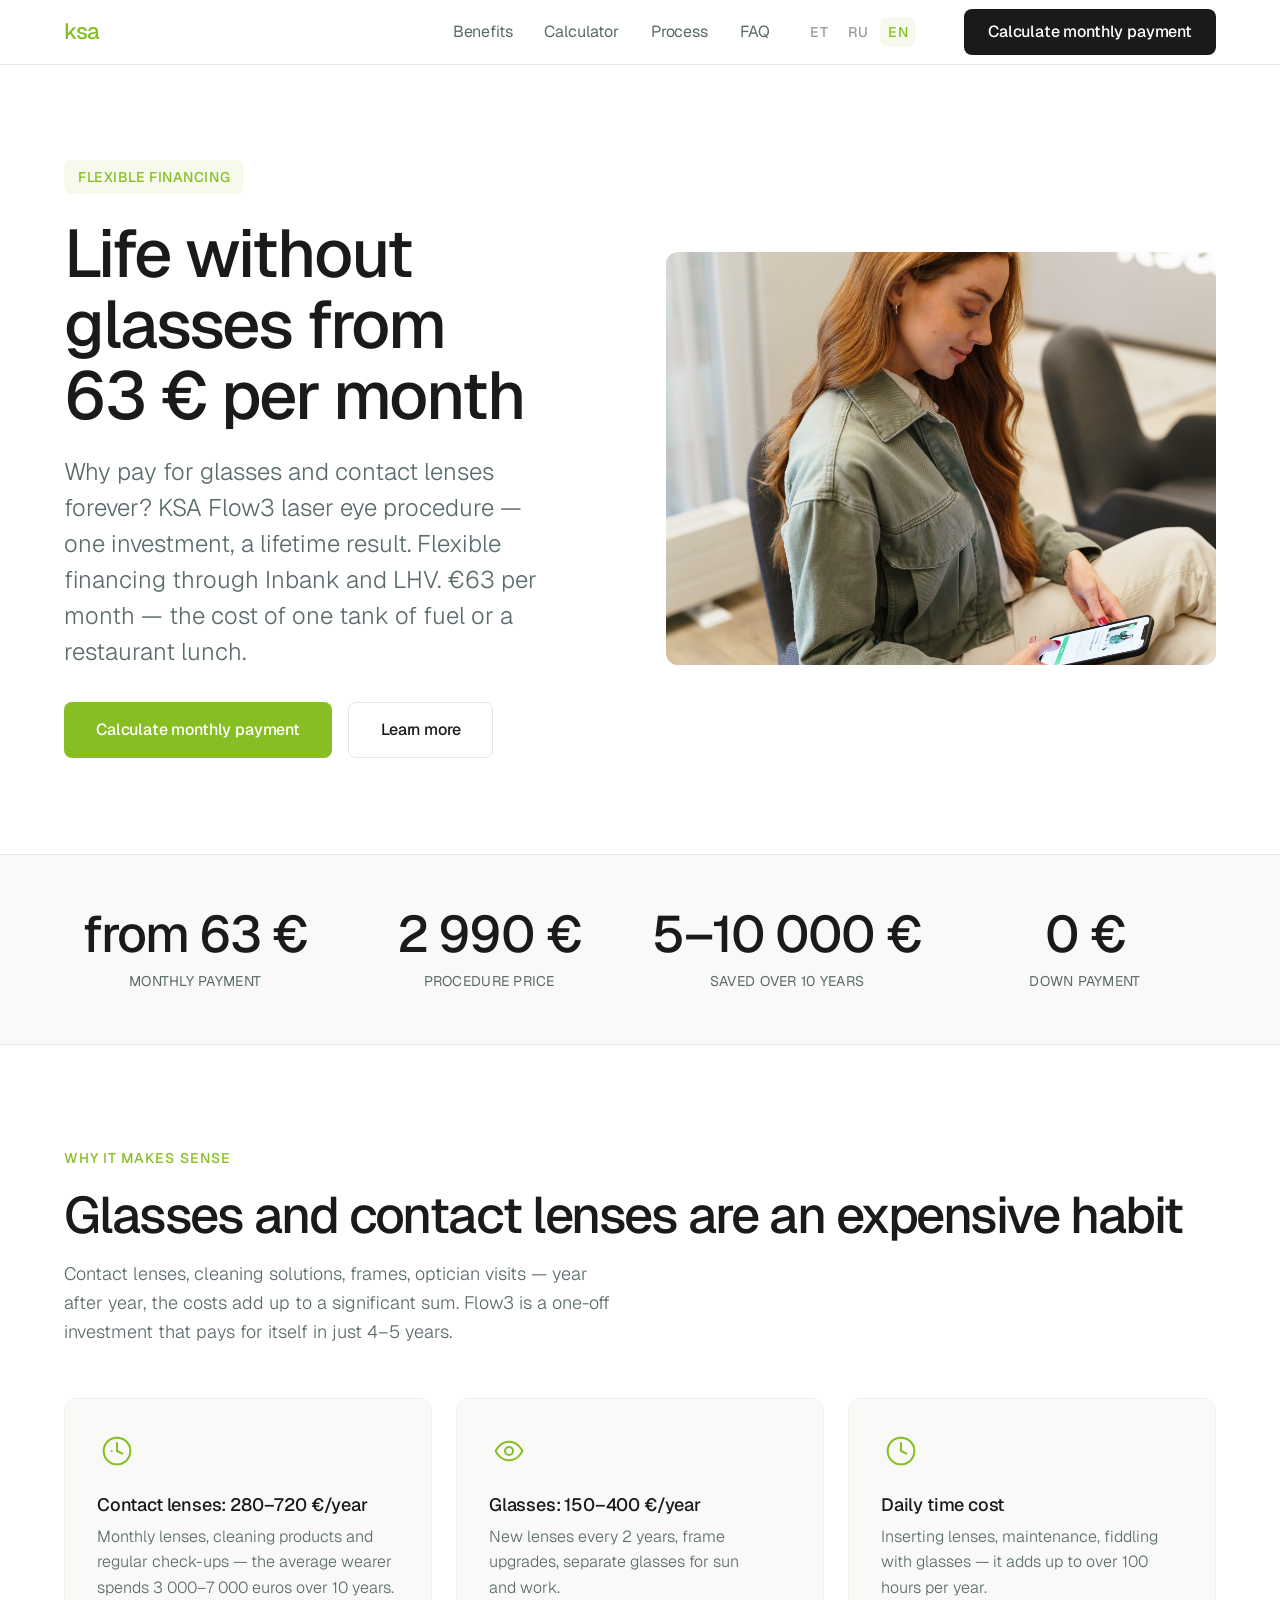
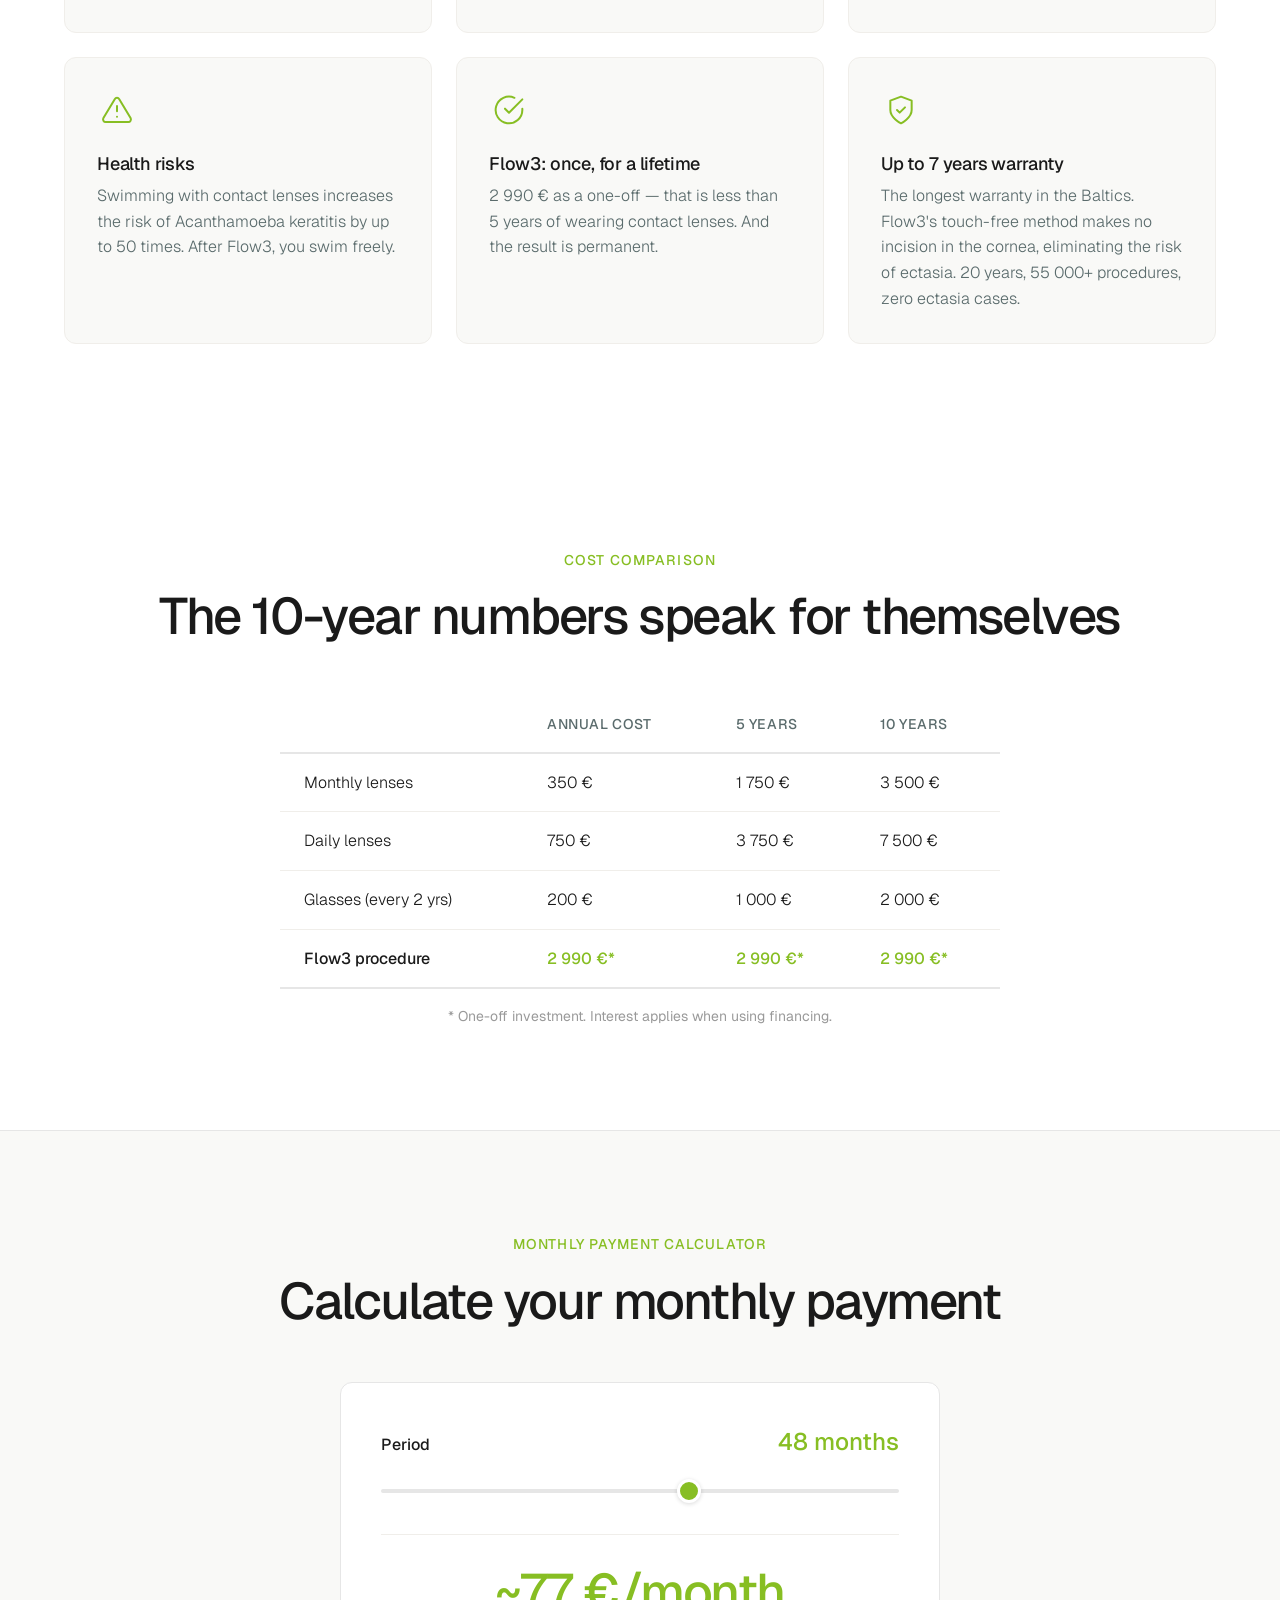
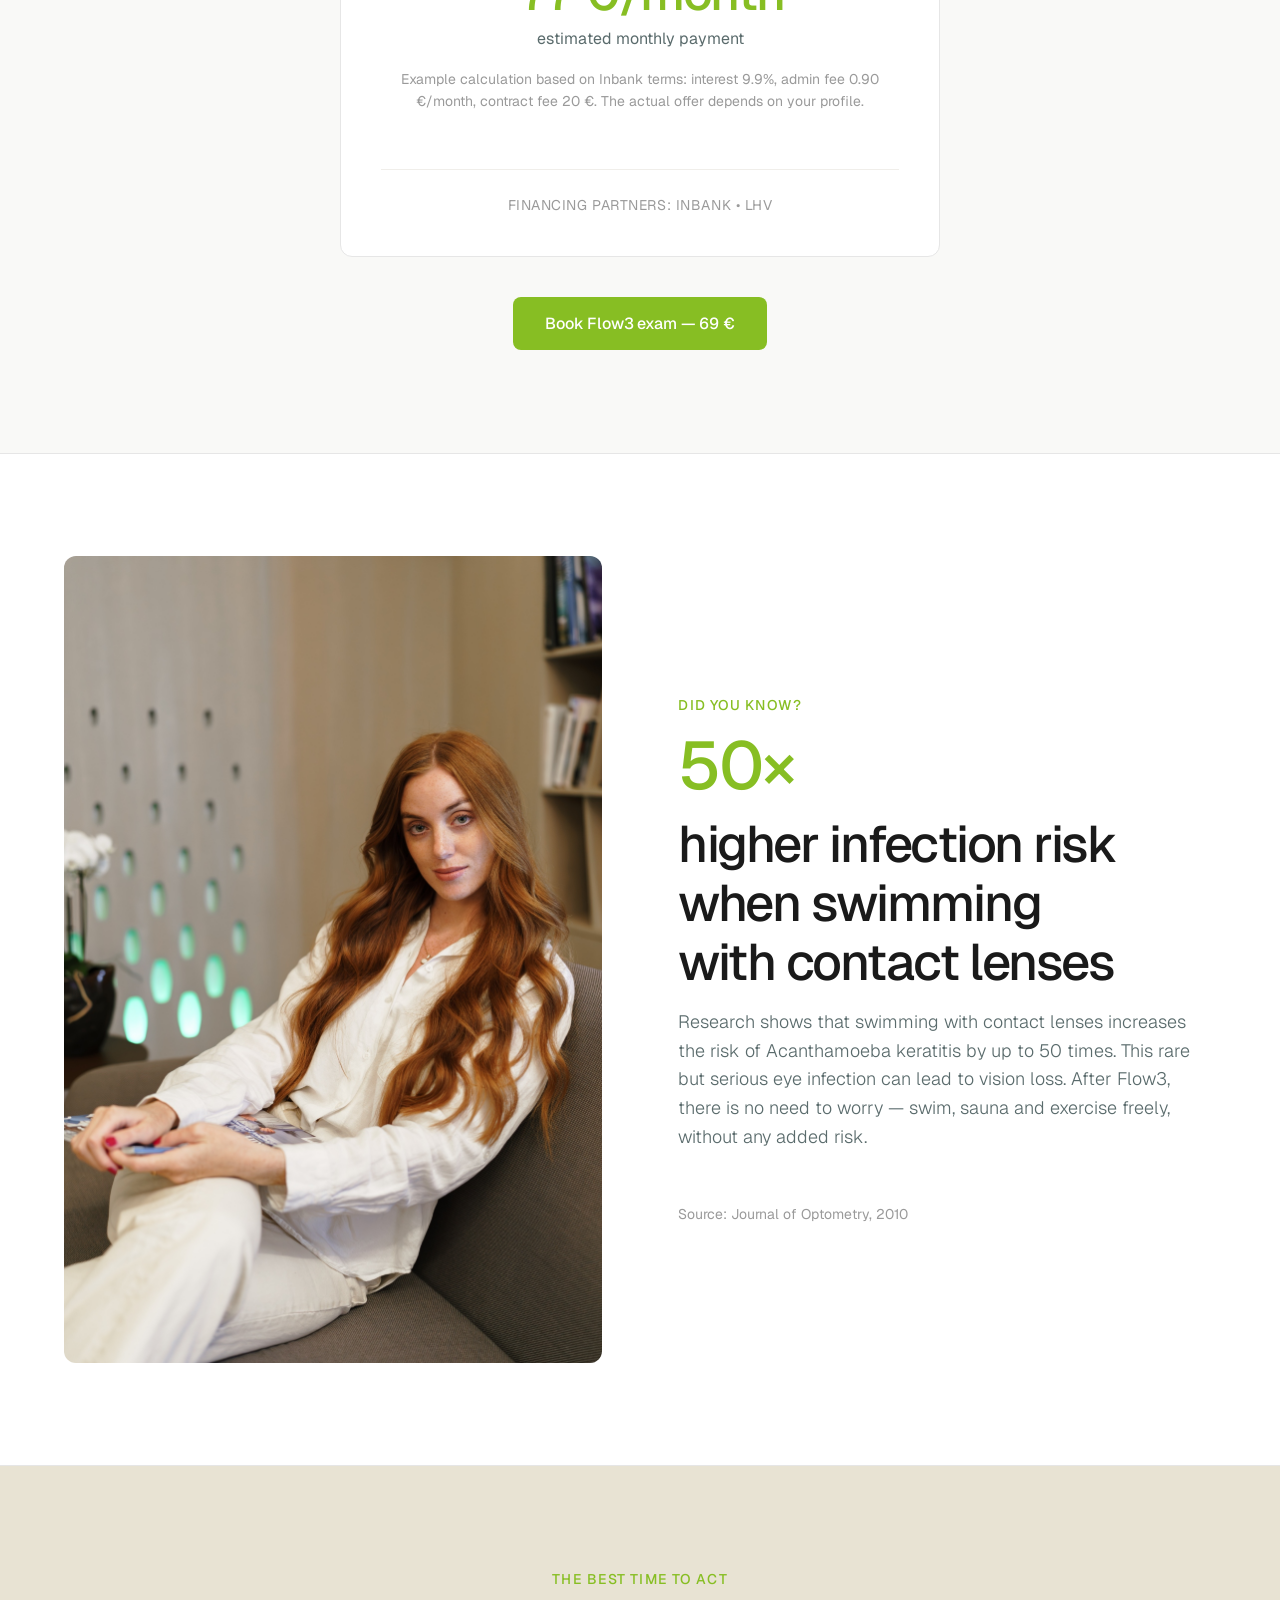
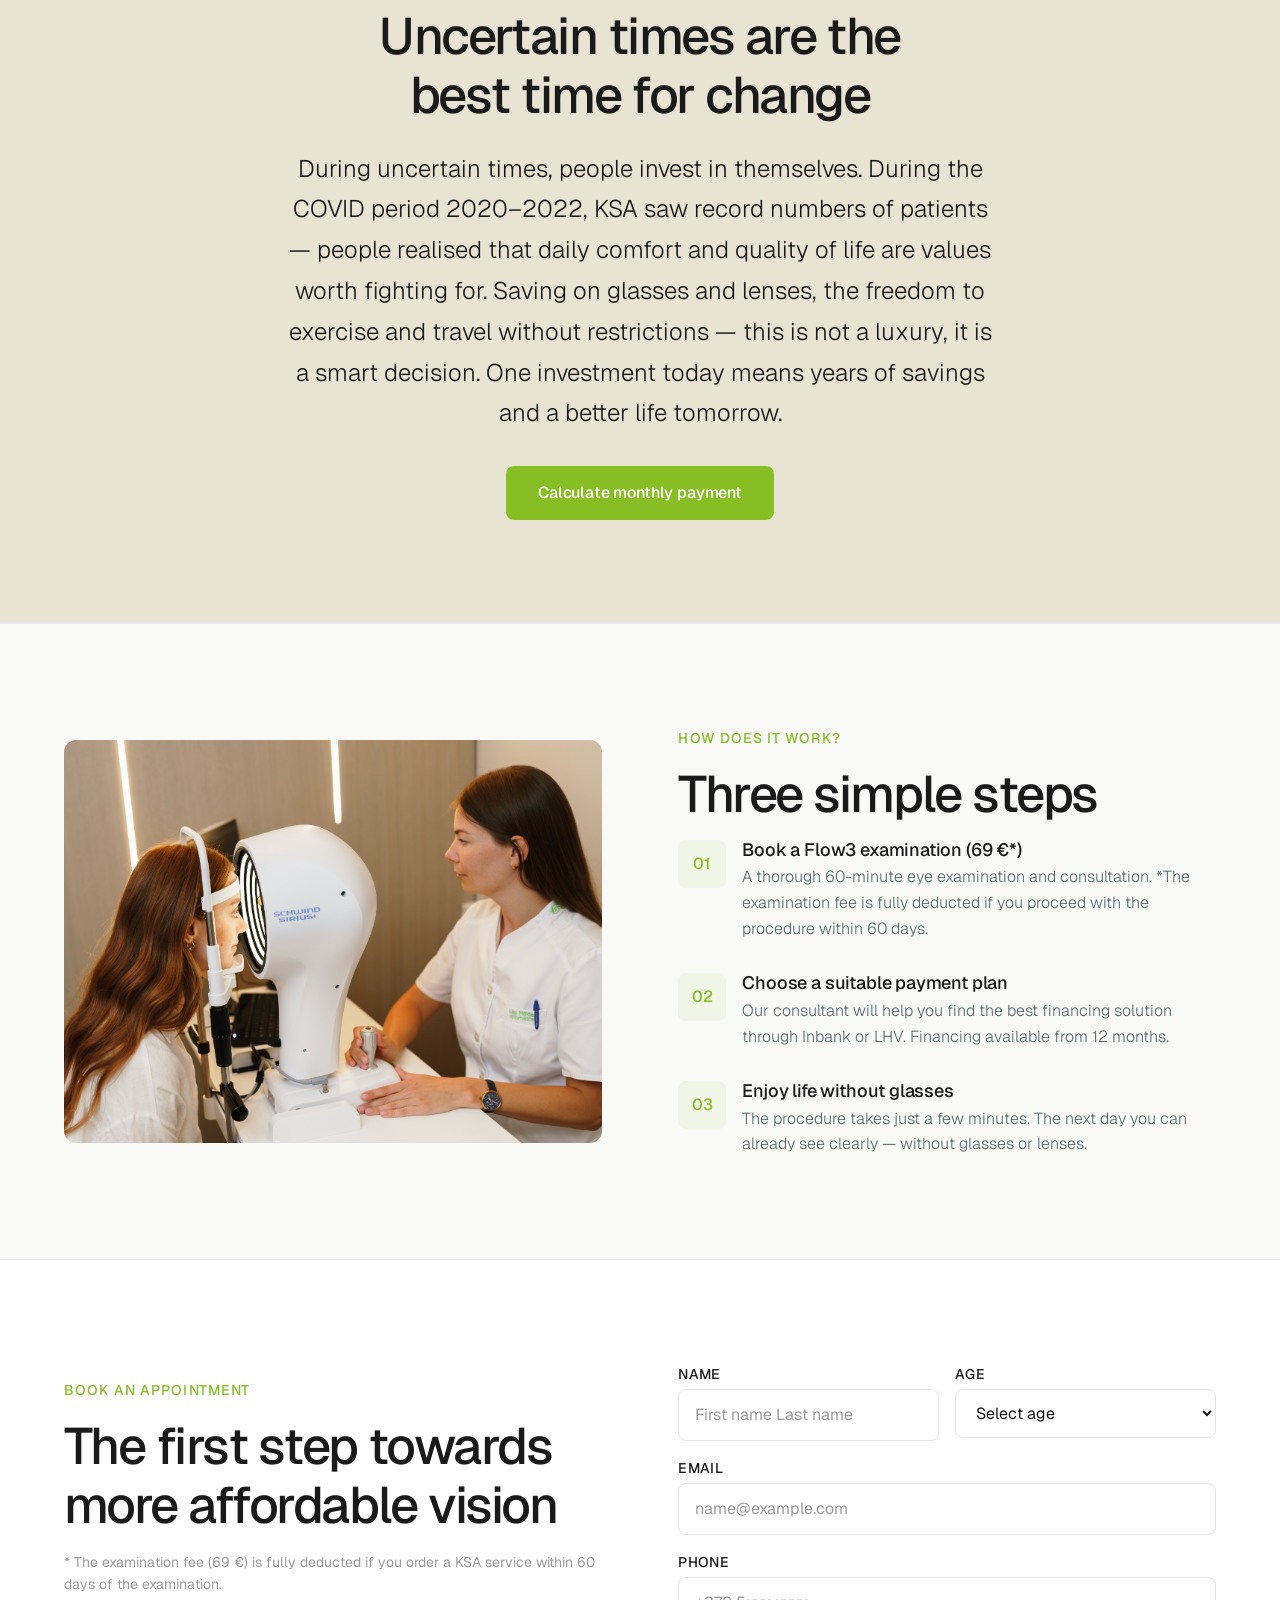
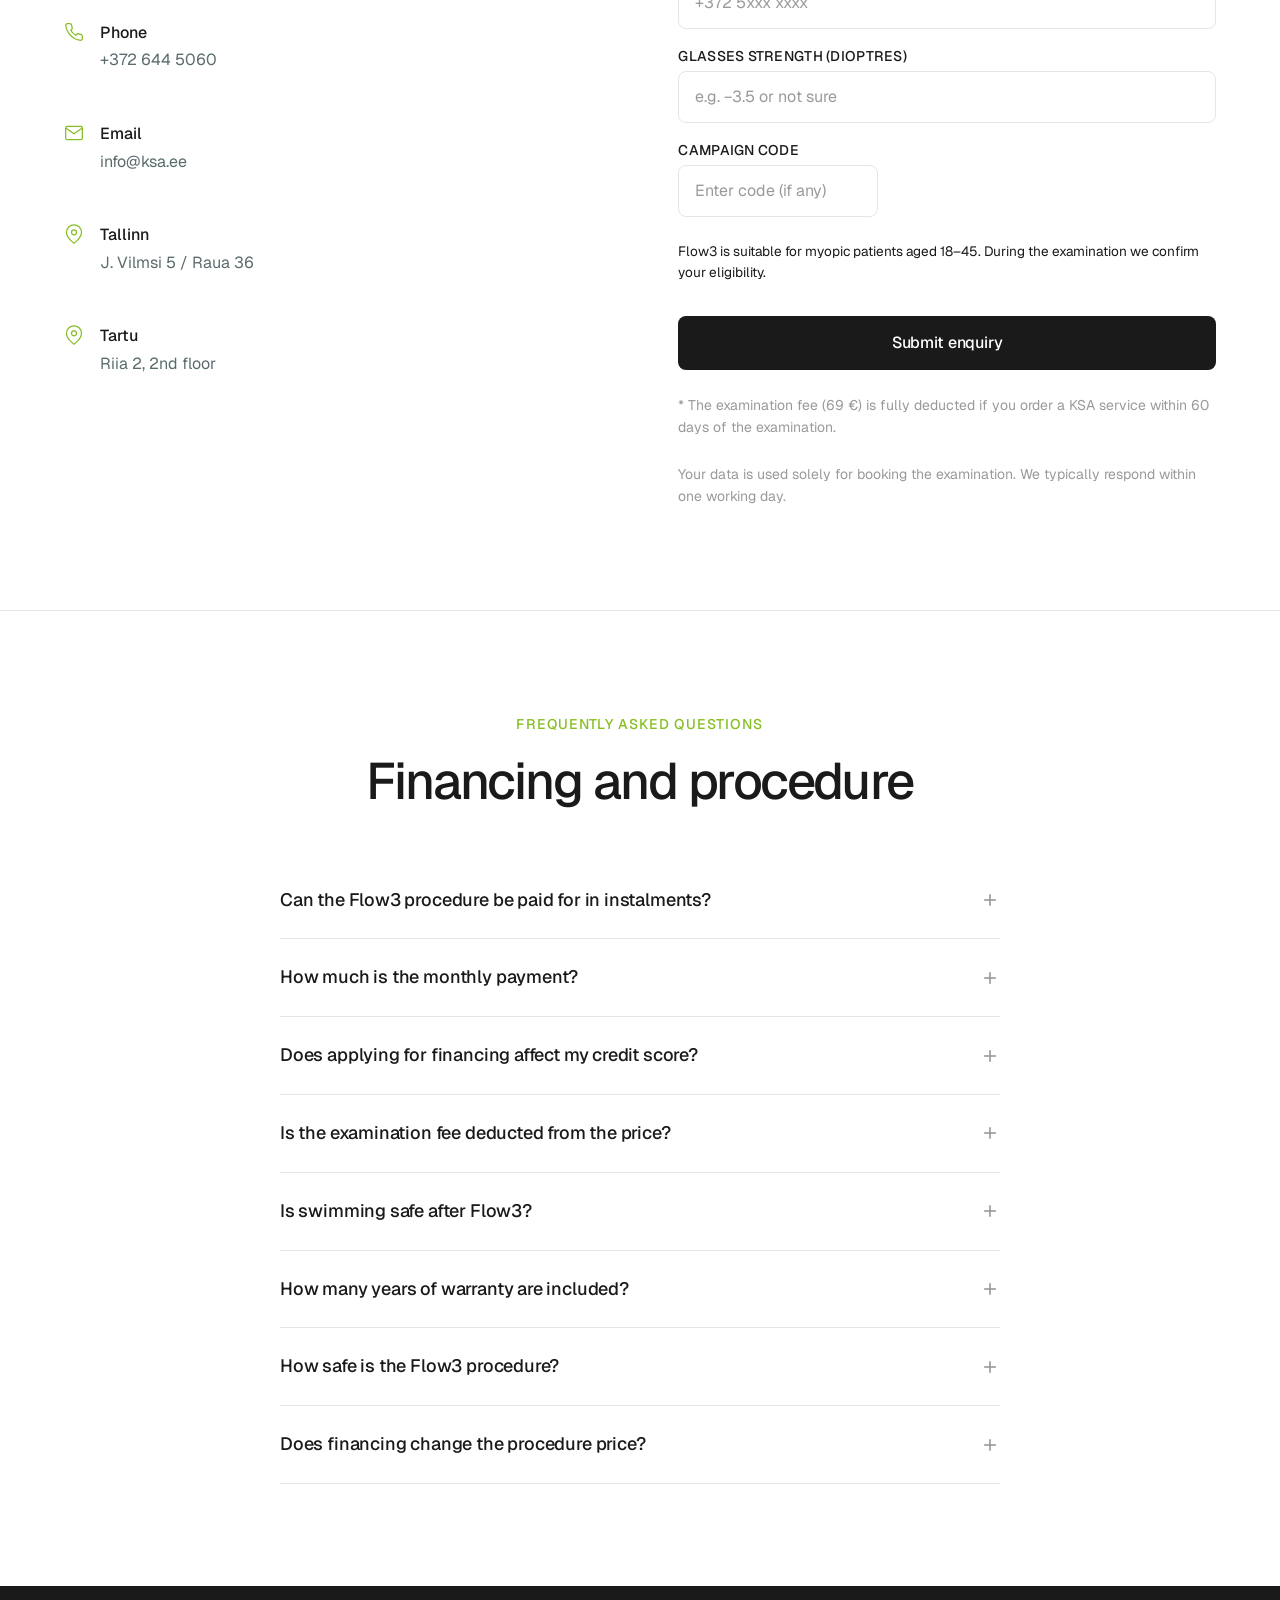
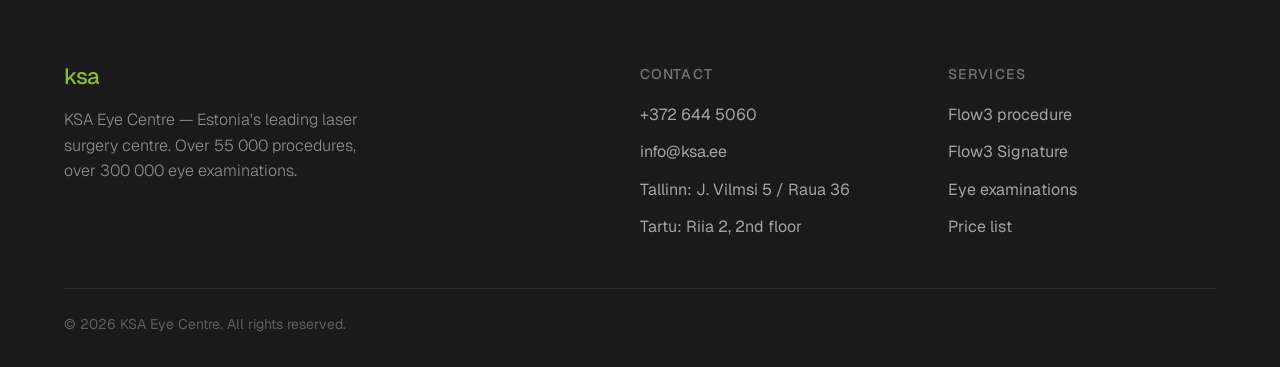
==== en.html @ 7ab6edc6 "Add Google Ads tag (AW-18030087653) + conversion event on form submit" ====
<!DOCTYPE html>
<html lang="en">
<head>
      <!-- Google Tag Manager -->
      <script>(function(w,d,s,l,i){w[l]=w[l]||[];w[l].push({'gtm.start':
                                                                new Date().getTime(),event:'gtm.js'});var f=d.getElementsByTagName(s)[0],
      j=d.createElement(s),dl=l!='dataLayer'?'&l='+l:'';j.async=true;j.src=
      'https://www.googletagmanager.com/gtm.js?id='+i+dl;f.parentNode.insertBefore(j,f);
                                  })(window,document,'script','dataLayer','GTM-KCZVRJ8');</script>
      <!-- End Google Tag Manager -->
<!-- Google Ads tag (gtag.js) -->
<script async src="https://www.googletagmanager.com/gtag/js?id=AW-18030087653"></script>
<script>
window.dataLayer = window.dataLayer || [];
function gtag(){dataLayer.push(arguments);}
gtag('js', new Date());
gtag('config', 'AW-18030087653');
</script>
<meta charset="UTF-8">
<meta name="viewport" content="width=device-width, initial-scale=1.0">
<title>Flow3 Financing — KSA Eye Centre | Life Without Glasses from 63 € per Month</title>
<meta name="description" content="Flow3 laser eye procedure with flexible financing from 63 € per month. Inbank and LHV. One investment, a lifetime result. KSA Eye Centre — Estonia's leading laser surgery centre.">
<meta property="og:title" content="Flow3 Financing — KSA Eye Centre | Life Without Glasses from 63 € per Month">
<meta property="og:description" content="Why pay for glasses and contact lenses forever? Flow3 laser eye procedure — one investment, a lifetime result. Flexible financing through Inbank and LHV.">
<meta property="og:type" content="website">

<link rel="preconnect" href="https://fonts.googleapis.com">
<link rel="preconnect" href="https://fonts.gstatic.com" crossorigin>
<link href="https://fonts.googleapis.com/css2?family=Geist:wght@300;400;500;600&display=swap" rel="stylesheet">

<link rel="stylesheet" href="./base.css">
<link rel="stylesheet" href="./style.css">
<noscript><style>.reveal { opacity: 1 !important; transform: none !important; }</style></noscript>
<!-- Meta Pixel Code -->
<script>
!function(f,b,e,v,n,t,s)
{if(f.fbq)return;n=f.fbq=function(){n.callMethod?
n.callMethod.apply(n,arguments):n.queue.push(arguments)};
if(!f._fbq)f._fbq=n;n.push=n;n.loaded=!0;n.version="2.0";
n.queue=[];t=b.createElement(e);t.async=!0;
t.src=v;s=b.getElementsByTagName(e)[0];
s.parentNode.insertBefore(t,s)}(window, document,"script",
"https://connect.facebook.net/en_US/fbevents.js");
fbq("init", "116445785392738");
fbq("track", "PageView");
</script>
<noscript><img height="1" width="1" style="display:none"
src="https://www.facebook.com/tr?id=116445785392738&ev=PageView&noscript=1"/></noscript>
<!-- End Meta Pixel Code -->
</head>
<body>
      <!-- Google Tag Manager (noscript) -->
      <noscript><iframe src="https://www.googletagmanager.com/ns.html?id=GTM-KCZVRJ8" height="0" width="0" style="display:none;visibility:hidden"></iframe>iframe></noscript>
    <!-- End Google Tag Manager (noscript) --></noscript>

<!-- ===== HEADER ===== -->
<header class="header" id="header">
  <div class="container header__inner">
    <a href="https://ksa.ee" target="_blank" rel="noopener noreferrer" class="header__logo" aria-label="KSA Eye Centre">
      <svg viewBox="0 0 120 48" fill="none" xmlns="http://www.w3.org/2000/svg" aria-hidden="true">
        <text x="0" y="36" font-family="Geist, sans-serif" font-weight="500" font-size="38" fill="#87be23" letter-spacing="-2">ksa</text>
      </svg>
    </a>
    <nav class="header__nav" id="mainNav">
      <a href="#eelised">Benefits</a>
      <a href="#kalkulaator">Calculator</a>
      <a href="#protsess">Process</a>
      <a href="#kkk">FAQ</a>
      <div class="lang-switch">
        <a href="/">ET</a>
        <a href="/ru">RU</a>
        <a href="/en" class="active">EN</a>
      </div>
      <a href="#broneeri" class="header__cta">Calculate monthly payment</a>
    </nav>
    <button class="mobile-toggle" id="mobileToggle" aria-label="Menu">
      <span></span><span></span><span></span>
    </button>
  </div>
</header>

<!-- ===== HERO ===== -->
<section class="hero">
  <div class="container">
    <div class="hero__grid">
      <div class="hero__content">
        <div class="hero__badge">Flexible financing</div>
        <h1 class="hero__title">Life without glasses from 63 € per month</h1>
        <p class="hero__subtitle">Why pay for glasses and contact lenses forever? KSA Flow3 laser eye procedure — one investment, a lifetime result. Flexible financing through Inbank and LHV. €63 per month — the cost of one tank of fuel or a restaurant lunch.</p>
        <div class="hero__actions">
          <a href="#kalkulaator" class="btn btn--primary">Calculate monthly payment</a>
          <a href="#eelised" class="btn btn--outline">Learn more</a>
        </div>
      </div>
      <div class="hero__image">
        <img src="./assets/hero-patient.jpg" alt="Satisfied patient after Flow3 laser procedure at KSA Eye Centre" loading="eager" width="800" height="600">
      </div>
    </div>
  </div>
</section>

<!-- ===== STATS ===== -->
<section class="stats">
  <div class="container">
    <div class="stats__grid">
      <div class="stats__item reveal">
        <div class="stats__number">from 63 €</div>
        <div class="stats__label">monthly payment</div>
      </div>
      <div class="stats__item reveal">
        <div class="stats__number">2 990 €</div>
        <div class="stats__label">procedure price</div>
      </div>
      <div class="stats__item reveal">
        <div class="stats__number">5–10 000 €</div>
        <div class="stats__label">saved over 10 years</div>
      </div>
      <div class="stats__item reveal">
        <div class="stats__number">0 €</div>
        <div class="stats__label">down payment</div>
      </div>
    </div>
  </div>
</section>

<!-- ===== COST COMPARISON / BENEFITS ===== -->
<section class="benefits" id="eelised">
  <div class="container">
    <div class="section__label">Why it makes sense</div>
    <h2 class="section__title">Glasses and contact lenses are an expensive habit</h2>
    <p class="section__subtitle">Contact lenses, cleaning solutions, frames, optician visits — year after year, the costs add up to a significant sum. Flow3 is a one-off investment that pays for itself in just 4–5 years.</p>

    <div class="benefits__grid">
      <div class="benefit-card reveal">
        <div class="benefit-card__icon">
          <svg width="32" height="32" viewBox="0 0 24 24" fill="none" stroke="currentColor" stroke-width="1.5" stroke-linecap="round" stroke-linejoin="round"><circle cx="12" cy="12" r="10"/><path d="M12 6v6l4 2"/><path d="M8 12h.01"/></svg>
        </div>
        <h3 class="benefit-card__title">Contact lenses: 280–720 €/year</h3>
        <p class="benefit-card__text">Monthly lenses, cleaning products and regular check-ups — the average wearer spends 3 000–7 000 euros over 10 years.</p>
      </div>

      <div class="benefit-card reveal">
        <div class="benefit-card__icon">
          <svg width="32" height="32" viewBox="0 0 24 24" fill="none" stroke="currentColor" stroke-width="1.5" stroke-linecap="round" stroke-linejoin="round"><path d="M2 12s3-7 10-7 10 7 10 7-3 7-10 7-10-7-10-7z"/><circle cx="12" cy="12" r="3"/></svg>
        </div>
        <h3 class="benefit-card__title">Glasses: 150–400 €/year</h3>
        <p class="benefit-card__text">New lenses every 2 years, frame upgrades, separate glasses for sun and work.</p>
      </div>

      <div class="benefit-card reveal">
        <div class="benefit-card__icon">
          <svg width="32" height="32" viewBox="0 0 24 24" fill="none" stroke="currentColor" stroke-width="1.5" stroke-linecap="round" stroke-linejoin="round"><circle cx="12" cy="12" r="10"/><polyline points="12 6 12 12 16 14"/></svg>
        </div>
        <h3 class="benefit-card__title">Daily time cost</h3>
        <p class="benefit-card__text">Inserting lenses, maintenance, fiddling with glasses — it adds up to over 100 hours per year.</p>
      </div>

      <div class="benefit-card reveal">
        <div class="benefit-card__icon">
          <svg width="32" height="32" viewBox="0 0 24 24" fill="none" stroke="currentColor" stroke-width="1.5" stroke-linecap="round" stroke-linejoin="round"><path d="M10.29 3.86L1.82 18a2 2 0 0 0 1.71 3h16.94a2 2 0 0 0 1.71-3L13.71 3.86a2 2 0 0 0-3.42 0z"/><line x1="12" y1="9" x2="12" y2="13"/><line x1="12" y1="17" x2="12.01" y2="17"/></svg>
        </div>
        <h3 class="benefit-card__title">Health risks</h3>
        <p class="benefit-card__text">Swimming with contact lenses increases the risk of Acanthamoeba keratitis by up to 50 times. After Flow3, you swim freely.</p>
      </div>

      <div class="benefit-card reveal">
        <div class="benefit-card__icon">
          <svg width="32" height="32" viewBox="0 0 24 24" fill="none" stroke="currentColor" stroke-width="1.5" stroke-linecap="round" stroke-linejoin="round"><path d="M22 11.08V12a10 10 0 1 1-5.93-9.14"/><polyline points="22 4 12 14.01 9 11.01"/></svg>
        </div>
        <h3 class="benefit-card__title">Flow3: once, for a lifetime</h3>
        <p class="benefit-card__text">2 990 € as a one-off — that is less than 5 years of wearing contact lenses. And the result is permanent.</p>
      </div>

      <div class="benefit-card reveal">
        <div class="benefit-card__icon">
          <svg width="32" height="32" viewBox="0 0 24 24" fill="none" stroke="currentColor" stroke-width="1.5" stroke-linecap="round" stroke-linejoin="round"><path d="M12 22s8-4 8-10V5l-8-3-8 3v7c0 6 8 10 8 10z"/><path d="m9 12 2 2 4-4"/></svg>
        </div>
        <h3 class="benefit-card__title">Up to 7 years warranty</h3>
        <p class="benefit-card__text">The longest warranty in the Baltics. Flow3's touch-free method makes no incision in the cornea, eliminating the risk of ectasia. 20 years, 55 000+ procedures, zero ectasia cases.</p>
      </div>
    </div>
  </div>
</section>

<!-- ===== COMPARISON TABLE ===== -->
<section class="comparison">
  <div class="container">
    <div class="section__label" style="text-align:center;">Cost comparison</div>
    <h2 class="section__title" style="text-align:center;margin-bottom:clamp(var(--space-10),4vw,var(--space-16));">The 10-year numbers speak for themselves</h2>

    <table class="comparison__table reveal">
      <thead>
        <tr>
          <th></th>
          <th>Annual cost</th>
          <th>5 years</th>
          <th>10 years</th>
        </tr>
      </thead>
      <tbody>
        <tr>
          <td>Monthly lenses</td>
          <td>350 €</td>
          <td>1 750 €</td>
          <td>3 500 €</td>
        </tr>
        <tr>
          <td>Daily lenses</td>
          <td>750 €</td>
          <td>3 750 €</td>
          <td>7 500 €</td>
        </tr>
        <tr>
          <td>Glasses (every 2 yrs)</td>
          <td>200 €</td>
          <td>1 000 €</td>
          <td>2 000 €</td>
        </tr>
        <tr>
          <td>Flow3 procedure</td>
          <td class="highlight">2 990 €*</td>
          <td class="highlight">2 990 €*</td>
          <td class="highlight">2 990 €*</td>
        </tr>
      </tbody>
    </table>
    <p style="text-align:center;font-size:var(--text-xs);color:var(--color-text-muted);margin-top:var(--space-4);max-width:720px;margin-left:auto;margin-right:auto;">* One-off investment. Interest applies when using financing.</p>
  </div>
</section>

<!-- ===== CALCULATOR ===== -->
<section class="calculator" id="kalkulaator">
  <div class="container">
    <div class="section__label" style="text-align:center;">Monthly payment calculator</div>
    <h2 class="section__title" style="text-align:center;margin-bottom:clamp(var(--space-10),4vw,var(--space-16));">Calculate your monthly payment</h2>

    <div class="calc__card reveal">
      <div class="calc__slider-group">
        <div class="calc__slider-label">
          <span>Period</span>
          <strong id="periodDisplay">48 months</strong>
        </div>
        <input type="range" class="calc__slider" id="periodSlider" min="12" max="72" value="48" step="6">
      </div>

      <div class="calc__result">
        <div class="calc__result-number" id="monthlyPayment">~75 €/month</div>
        <div class="calc__result-label">estimated monthly payment</div>
        <p class="calc__result-note">Example calculation based on Inbank terms: interest 9.9%, admin fee 0.90 €/month, contract fee 20 €. The actual offer depends on your profile.</p>
      </div>

      <div class="calc__partners">
        <span>Financing partners: Inbank • LHV</span>
      </div>
    </div>

    <div style="text-align:center;margin-top:var(--space-10);">
      <a href="#broneeri" class="btn btn--primary">Book Flow3 exam — 69 €</a>
    </div>
  </div>
</section>

<!-- ===== RISK / SWIMMING ===== -->
<section class="risk" id="ohutus">
  <div class="container">
    <div class="risk__grid">
      <div class="risk__image reveal">
        <img src="./assets/lifestyle.jpg" alt="Active lifestyle after Flow3 laser eye procedure" loading="lazy" width="800" height="600">
      </div>
      <div>
        <div class="section__label">Did you know?</div>
        <div class="risk__stat">50×</div>
        <h2 class="section__title">higher infection risk when swimming with contact lenses</h2>
        <p class="section__subtitle">Research shows that swimming with contact lenses increases the risk of Acanthamoeba keratitis by up to 50 times. This rare but serious eye infection can lead to vision loss. After Flow3, there is no need to worry — swim, sauna and exercise freely, without any added risk.</p>
        <p style="font-size:var(--text-xs);color:var(--color-text-muted);margin-top:var(--space-2);">Source: Journal of Optometry, 2010</p>
      </div>
    </div>
  </div>
</section>

<!-- ===== MOTIVATION / TOUGH TIMES ===== -->
<section class="motivation">
  <div class="container">
    <div class="motivation__inner reveal">
      <div class="section__label" style="text-align:center;">The best time to act</div>
      <h2 class="section__title" style="text-align:center;margin-bottom:var(--space-6);">Uncertain times are the best time for change</h2>
      <p class="motivation__text">During uncertain times, people invest in themselves. During the COVID period 2020–2022, KSA saw record numbers of patients — people realised that daily comfort and quality of life are values worth fighting for. Saving on glasses and lenses, the freedom to exercise and travel without restrictions — this is not a luxury, it is a smart decision. One investment today means years of savings and a better life tomorrow.</p>
      <div style="text-align:center;margin-top:var(--space-8);">
        <a href="#kalkulaator" class="btn btn--primary">Calculate monthly payment</a>
      </div>
    </div>
  </div>
</section>

<!-- ===== PROCESS / HOW IT WORKS ===== -->
<section class="process" id="protsess">
  <div class="container">
    <div class="process__grid">
      <div class="process__image reveal">
        <img src="./assets/exam.jpg" alt="Flow3 eye examination at KSA Eye Centre" loading="lazy" width="800" height="600">
      </div>
      <div>
        <div class="section__label">How does it work?</div>
        <h2 class="section__title">Three simple steps</h2>

        <div class="process__steps">
          <div class="step reveal">
            <div class="step__number">01</div>
            <div>
              <h3 class="step__title">Book a Flow3 examination (69 €*)</h3>
              <p class="step__text">A thorough 60-minute eye examination and consultation. *The examination fee is fully deducted if you proceed with the procedure within 60 days.</p>
            </div>
          </div>
          <div class="step reveal">
            <div class="step__number">02</div>
            <div>
              <h3 class="step__title">Choose a suitable payment plan</h3>
              <p class="step__text">Our consultant will help you find the best financing solution through Inbank or LHV. Financing available from 12 months.</p>
            </div>
          </div>
          <div class="step reveal">
            <div class="step__number">03</div>
            <div>
              <h3 class="step__title">Enjoy life without glasses</h3>
              <p class="step__text">The procedure takes just a few minutes. The next day you can already see clearly — without glasses or lenses.</p>
            </div>
          </div>
        </div>
      </div>
    </div>
  </div>
</section>

<!-- ===== CONTACT FORM ===== -->
<section class="contact" id="broneeri">
  <div class="container">
    <div class="contact__grid">
      <div class="contact__info">
        <div class="section__label">Book an appointment</div>
        <h2 class="section__title">The first step towards more affordable vision</h2>
        <p class="form__note" style="margin-top:var(--space-2);margin-bottom:var(--space-6);">* The examination fee (69 €) is fully deducted if you order a KSA service within 60 days of the examination.</p>

        <div style="display:flex;flex-direction:column;gap:var(--space-6);">
          <div class="contact__detail">
            <svg class="contact__detail-icon" viewBox="0 0 24 24" fill="none" stroke="currentColor" stroke-width="1.5"><path d="M22 16.92v3a2 2 0 0 1-2.18 2 19.79 19.79 0 0 1-8.63-3.07 19.5 19.5 0 0 1-6-6 19.79 19.79 0 0 1-3.07-8.67A2 2 0 0 1 4.11 2h3a2 2 0 0 1 2 1.72c.127.96.361 1.903.7 2.81a2 2 0 0 1-.45 2.11L8.09 9.91a16 16 0 0 0 6 6l1.27-1.27a2 2 0 0 1 2.11-.45c.907.339 1.85.573 2.81.7A2 2 0 0 1 22 16.92z"/></svg>
            <div class="contact__detail-text">
              <strong>Phone</strong>
              +372 644 5060
            </div>
          </div>
          <div class="contact__detail">
            <svg class="contact__detail-icon" viewBox="0 0 24 24" fill="none" stroke="currentColor" stroke-width="1.5"><path d="M4 4h16c1.1 0 2 .9 2 2v12c0 1.1-.9 2-2 2H4c-1.1 0-2-.9-2-2V6c0-1.1.9-2 2-2z"/><polyline points="22,6 12,13 2,6"/></svg>
            <div class="contact__detail-text">
              <strong>Email</strong>
              <a href="mailto:info@ksa.ee">info@ksa.ee</a>
            </div>
          </div>
          <div class="contact__detail">
            <svg class="contact__detail-icon" viewBox="0 0 24 24" fill="none" stroke="currentColor" stroke-width="1.5"><path d="M21 10c0 7-9 13-9 13s-9-6-9-13a9 9 0 0 1 18 0z"/><circle cx="12" cy="10" r="3"/></svg>
            <div class="contact__detail-text">
              <strong>Tallinn</strong>
              J. Vilmsi 5 / Raua 36
            </div>
          </div>
          <div class="contact__detail">
            <svg class="contact__detail-icon" viewBox="0 0 24 24" fill="none" stroke="currentColor" stroke-width="1.5"><path d="M21 10c0 7-9 13-9 13s-9-6-9-13a9 9 0 0 1 18 0z"/><circle cx="12" cy="10" r="3"/></svg>
            <div class="contact__detail-text">
              <strong>Tartu</strong>
              Riia 2, 2nd floor
            </div>
          </div>
        </div>
      </div>

      <div>
        <form class="form" id="contactForm" novalidate>
          <input type="hidden" name="lp_source" value="LP-Finance-EN">
          <div class="form__row">
            <div class="form__group">
              <label class="form__label" for="name">Name</label>
              <input class="form__input" type="text" id="name" name="name" placeholder="First name Last name" required>
            </div>
            <div class="form__group">
              <label class="form__label" for="age">Age</label>
              <select class="form__input" id="age" name="age" required>
                <option value="" disabled selected>Select age</option>
                <option value="18-21">18–21</option>
                <option value="22-25">22–25</option>
                <option value="26-30">26–30</option>
                <option value="31-35">31–35</option>
                <option value="36-40">36–40</option>
                <option value="41-45">41–45</option>
              </select>
            </div>
          </div>
          <div class="form__group">
            <label class="form__label" for="email">Email</label>
            <input class="form__input" type="email" id="email" name="email" placeholder="name@example.com" required>
          </div>
          <div class="form__group">
            <label class="form__label" for="phone">Phone</label>
            <input class="form__input" type="tel" id="phone" name="phone" placeholder="+372 5xxx xxxx" required>
          </div>
          <div class="form__group">
            <label class="form__label" for="diopter">Glasses strength (dioptres)</label>
            <input class="form__input" type="text" id="diopter" name="diopter" placeholder="e.g. −3.5 or not sure">
          </div>

          <div class="form__group">
            <label class="form__label" for="campaign_code">Campaign code</label>
            <input class="form__input form__input--short" type="text" id="campaign_code" name="campaign_code" placeholder="Enter code (if any)">
          </div>
          <p class="form__note" style="margin-bottom:var(--space-2);color:var(--text-secondary);font-size:0.85rem;">Flow3 is suitable for myopic patients aged 18–45. During the examination we confirm your eligibility.</p>
          <button type="submit" class="btn btn--dark" style="width:100%;margin-top:var(--space-2);">Submit enquiry</button>
          <p class="form__note">* The examination fee (69 €) is fully deducted if you order a KSA service within 60 days of the examination.</p>
          <p class="form__note">Your data is used solely for booking the examination. We typically respond within one working day.</p>
        </form>

        <div class="form__success" id="formSuccess">
          <p>Enquiry submitted</p>
          <span>We will contact you at the earliest opportunity to arrange your examination.</span>
        </div>
      </div>
    </div>
  </div>
</section>

<!-- ===== FAQ ===== -->
<section class="faq" id="kkk">
  <div class="container">
    <div class="section__label" style="text-align:center;">Frequently asked questions</div>
    <h2 class="section__title" style="text-align:center;margin-bottom:clamp(var(--space-10),4vw,var(--space-16));">Financing and procedure</h2>

    <div class="faq__list">
      <div class="faq__item">
        <button class="faq__question" aria-expanded="false">
          Can the Flow3 procedure be paid for in instalments?
          <svg class="faq__icon" viewBox="0 0 24 24" fill="none" stroke="currentColor" stroke-width="2"><line x1="12" y1="5" x2="12" y2="19"/><line x1="5" y1="12" x2="19" y2="12"/></svg>
        </button>
        <div class="faq__answer"><div class="faq__answer-inner">Yes. KSA partners with Inbank and LHV, who offer flexible financing for periods of 12–72 months. No down payment is required and you receive a decision within minutes.</div></div>
      </div>

      <div class="faq__item">
        <button class="faq__question" aria-expanded="false">
          How much is the monthly payment?
          <svg class="faq__icon" viewBox="0 0 24 24" fill="none" stroke="currentColor" stroke-width="2"><line x1="12" y1="5" x2="12" y2="19"/><line x1="5" y1="12" x2="19" y2="12"/></svg>
        </button>
        <div class="faq__answer"><div class="faq__answer-inner">It depends on the chosen period. For 48 months, the monthly payment is approximately 75 euros; for 60 months, approximately 63 euros — the cost of one tank of fuel or a three-course lunch at an average restaurant. You will receive a precise offer after submitting your application.</div></div>
      </div>

      <div class="faq__item">
        <button class="faq__question" aria-expanded="false">
          Does applying for financing affect my credit score?
          <svg class="faq__icon" viewBox="0 0 24 24" fill="none" stroke="currentColor" stroke-width="2"><line x1="12" y1="5" x2="12" y2="19"/><line x1="5" y1="12" x2="19" y2="12"/></svg>
        </button>
        <div class="faq__answer"><div class="faq__answer-inner">Submitting an application may affect your credit score. We recommend applying once you have already made the decision to proceed with the procedure.</div></div>
      </div>

      <div class="faq__item">
        <button class="faq__question" aria-expanded="false">
          Is the examination fee deducted from the price?
          <svg class="faq__icon" viewBox="0 0 24 24" fill="none" stroke="currentColor" stroke-width="2"><line x1="12" y1="5" x2="12" y2="19"/><line x1="5" y1="12" x2="19" y2="12"/></svg>
        </button>
        <div class="faq__answer"><div class="faq__answer-inner">Yes. If you proceed with the Flow3 procedure within 60 days of the examination, the examination fee (69 €) is fully deducted from the procedure price.</div></div>
      </div>

      <div class="faq__item">
        <button class="faq__question" aria-expanded="false">
          Is swimming safe after Flow3?
          <svg class="faq__icon" viewBox="0 0 24 24" fill="none" stroke="currentColor" stroke-width="2"><line x1="12" y1="5" x2="12" y2="19"/><line x1="5" y1="12" x2="19" y2="12"/></svg>
        </button>
        <div class="faq__answer"><div class="faq__answer-inner">Absolutely. Unlike contact lenses, which significantly increase the risk of infection in water, swimming after Flow3 is completely safe just a couple of weeks after the procedure.</div></div>
      </div>

      <div class="faq__item">
        <button class="faq__question" aria-expanded="false">
          How many years of warranty are included?
          <svg class="faq__icon" viewBox="0 0 24 24" fill="none" stroke="currentColor" stroke-width="2"><line x1="12" y1="5" x2="12" y2="19"/><line x1="5" y1="12" x2="19" y2="12"/></svg>
        </button>
        <div class="faq__answer"><div class="faq__answer-inner">KSA offers up to 7 years of warranty — the longest in the entire Baltic region. For us, this is a matter of course, because we trust our results. Over 55 000 procedures and 20 years of experience — not a single case of ectasia.</div></div>
      </div>

      <div class="faq__item">
        <button class="faq__question" aria-expanded="false">
          How safe is the Flow3 procedure?
          <svg class="faq__icon" viewBox="0 0 24 24" fill="none" stroke="currentColor" stroke-width="2"><line x1="12" y1="5" x2="12" y2="19"/><line x1="5" y1="12" x2="19" y2="12"/></svg>
        </button>
        <div class="faq__answer"><div class="faq__answer-inner">Flow3 is a surface-level, touch-free laser procedure that makes no incision in the cornea. Ectasia — progressive weakening of the cornea — is a complication associated specifically with incision-based (flap or LASIK) laser surgery. At KSA, across 20 years and over 55 000 procedures, there has not been a single case of ectasia. This is one of the strongest safety records in all of Europe.</div></div>
      </div>

      <div class="faq__item">
        <button class="faq__question" aria-expanded="false">
          Does financing change the procedure price?
          <svg class="faq__icon" viewBox="0 0 24 24" fill="none" stroke="currentColor" stroke-width="2"><line x1="12" y1="5" x2="12" y2="19"/><line x1="5" y1="12" x2="19" y2="12"/></svg>
        </button>
        <div class="faq__answer"><div class="faq__answer-inner">The procedure price remains the same — 2 990 €. With financing, interest (9.9% per annum) and small administrative fees apply. LHV charges no contract or admin fees; Inbank charges an admin fee of 0.90 €/month and a contract fee of 20 €. You will receive a precise offer after submitting your application.</div></div>
      </div>
    </div>
  </div>
</section>

<!-- ===== FOOTER ===== -->
<footer class="footer">
  <div class="container">
    <div class="footer__grid">
      <div class="footer__brand">
        <svg viewBox="0 0 120 48" fill="none" xmlns="http://www.w3.org/2000/svg" style="height:28px;width:auto;" aria-hidden="true">
          <text x="0" y="36" font-family="Geist, sans-serif" font-weight="500" font-size="38" fill="#87be23" letter-spacing="-2">ksa</text>
        </svg>
        <p>KSA Eye Centre — Estonia's leading laser surgery centre. Over 55 000 procedures, over 300 000 eye examinations.</p>
      </div>
      <div>
        <p class="footer__heading">Contact</p>
        <ul class="footer__links" role="list">
          <li><a href="tel:+3726445060">+372 644 5060</a></li>
          <li><a href="mailto:info@ksa.ee">info@ksa.ee</a></li>
          <li>Tallinn: J. Vilmsi 5 / Raua 36</li>
          <li>Tartu: Riia 2, 2nd floor</li>
        </ul>
      </div>
      <div>
        <p class="footer__heading">Services</p>
        <ul class="footer__links" role="list">
          <li><a href="https://ksa.ee/en/laser-eye-surgery/flow3-procedure/" target="_blank" rel="noopener noreferrer">Flow3 procedure</a></li>
          <li><a href="https://ksa.ee/en/price-list/" target="_blank" rel="noopener noreferrer">Flow3 Signature</a></li>
          <li><a href="https://ksa.ee/en/laser-eye-surgery/" target="_blank" rel="noopener noreferrer">Eye examinations</a></li>
          <li><a href="https://ksa.ee/en/price-list/" target="_blank" rel="noopener noreferrer">Price list</a></li>
        </ul>
      </div>
    </div>
    <div class="footer__bottom">
      <span>© 2026 KSA Eye Centre. All rights reserved.</span>
    </div>
  </div>
</footer>

<script>
// Mobile nav toggle
document.getElementById('mobileToggle').addEventListener('click', function() {
  document.getElementById('mainNav').classList.toggle('open');
});

// Scroll reveal
const revealEls = document.querySelectorAll('.reveal');
const observer = new IntersectionObserver((entries) => {
  entries.forEach(entry => {
    if (entry.isIntersecting) {
      entry.target.classList.add('visible');
      observer.unobserve(entry.target);
    }
  });
}, { threshold: 0.1, rootMargin: '0px 0px -40px 0px' });
revealEls.forEach(el => observer.observe(el));

// FAQ accordion
document.querySelectorAll('.faq__question').forEach(btn => {
  btn.addEventListener('click', function() {
    const item = this.parentElement;
    const answer = item.querySelector('.faq__answer');
    const isActive = item.classList.contains('active');

    // Close all
    document.querySelectorAll('.faq__item').forEach(i => {
      i.classList.remove('active');
      i.querySelector('.faq__answer').style.maxHeight = null;
      i.querySelector('.faq__question').setAttribute('aria-expanded', 'false');
    });

    // Open clicked if was closed
    if (!isActive) {
      item.classList.add('active');
      answer.style.maxHeight = answer.scrollHeight + 'px';
      this.setAttribute('aria-expanded', 'true');
    }
  });
});

// Calculator
const slider = document.getElementById('periodSlider');
const periodDisplay = document.getElementById('periodDisplay');
const monthlyPayment = document.getElementById('monthlyPayment');

function calculatePayment(months) {
  const principal = 2990;
  const r = 0.099 / 12;
  const n = months;
  const monthly = (principal * (r * Math.pow(1 + r, n)) / (Math.pow(1 + r, n) - 1)) + 0.9;
  return Math.max(Math.round(monthly), 63);
}

function updateCalculator() {
  const months = parseInt(slider.value);
  periodDisplay.textContent = months + ' months';
  monthlyPayment.textContent = '~' + calculatePayment(months) + ' €/month';
}

slider.addEventListener('input', updateCalculator);
updateCalculator();

// Contact form — submits directly to Web3Forms (client-side) for email delivery to info@ksa.ee
const WEB3FORMS_KEY = '009b5e13-59a7-45ce-b0b5-00817fdc024b';

document.getElementById('contactForm').addEventListener('submit', async function(e) {
  e.preventDefault();

  const form = this;
  const submitBtn = form.querySelector('button[type="submit"]');
  const name = form.name.value.trim();
  const age = form.age.value.trim();
  const email = form.email.value.trim();
  const phone = form.phone.value.trim();
  const diopter = form.diopter.value.trim();
  const campaign_code = form.campaign_code ? form.campaign_code.value.trim() : '';

  // Validate
  if (!name || !age || !email || !phone) {
    alert('Please fill in all required fields.');
    return;
  }

  // Email validation
  if (!/^[^\s@]+@[^\s@]+\.[^\s@]+$/.test(email)) {
    alert('Please enter a valid email address.');
    return;
  }

  // Show loading state
  submitBtn.disabled = true;
  submitBtn.textContent = 'Submitting...';

  const messageBody = [
    'Flow3 financing — enquiry from landing page',
    '',
    'Name: ' + name,
    'Age: ' + age,
    'Email: ' + email,
    'Phone: ' + phone,
    'Dioptres: ' + (diopter || 'Not specified'),
    'Campaign code: ' + (campaign_code || 'None'),
    'Language: EN',
    'Page: financing',
    '',
    'Submitted: ' + new Date().toISOString()
  ].join('\n');

  try {
    const res = await fetch('https://api.web3forms.com/submit', {
      method: 'POST',
      headers: { 'Content-Type': 'application/json', 'Accept': 'application/json' },
      body: JSON.stringify({
        access_key: WEB3FORMS_KEY,
        subject: 'Flow3 financing — enquiry — ' + name,
        from_name: name,
        replyto: email,
        name: name,
        age: age,
        email: email,
        phone: phone,
        diopter: diopter || 'Not specified',
        campaign_code: campaign_code || 'None',
        message: messageBody
      })
    });

    const data = await res.json();
    if (data.success) {
      form.style.display = 'none';
      document.getElementById('formSuccess').classList.add('active');
      // Fire Google Ads conversion event
      gtag('event', 'conversion', {'send_to': 'AW-18030087653/lXXnCMHKwI8cEOWbtZVD'});
      // Fire GTM conversion event
      window.dataLayer = window.dataLayer || [];
      window.dataLayer.push({
        'event': 'form_submission',
        'form_name': 'booking_inquiry',
        'lp_source': 'LP-Finance-EN'
      });
      // Fire Meta Pixel Lead event
      if (typeof fbq !== 'undefined') {
        fbq('track', 'Lead', {content_name: 'LP-Finance-EN'});
      }
    } else {
      throw new Error(data.message || 'Submission failed');
    }
  } catch(err) {
    // Fallback to mailto
    const subject = encodeURIComponent('Flow3 financing — enquiry — ' + name);
    const body = encodeURIComponent(
      'New Flow3 financing enquiry:\n\n' +
      'Name: ' + name + '\n' +
      'Age: ' + age + '\n' +
      'Email: ' + email + '\n' +
      'Phone: ' + phone + '\n' +
      'Glasses strength: ' + (diopter || 'Not specified') + '\n\n' +
      'Please contact the patient to arrange an examination appointment.'
    );
    window.location.href = 'mailto:registreerumised@ksa.ee?subject=' + subject + '&body=' + body;

    form.style.display = 'none';
    document.getElementById('formSuccess').classList.add('active');
  } finally {
    submitBtn.disabled = false;
    submitBtn.textContent = 'Submit enquiry';
  }
});

// Smooth scroll for nav links
document.querySelectorAll('a[href^="#"]').forEach(a => {
  a.addEventListener('click', function(e) {
    e.preventDefault();
    const target = document.querySelector(this.getAttribute('href'));
    if (target) {
      target.scrollIntoView({ behavior: 'smooth' });
      document.getElementById('mainNav').classList.remove('open');
    }
  });
});
</script>

</body>
</html>
---- base.css ----
*, *::before, *::after { box-sizing: border-box; margin: 0; padding: 0; }

html {
  -moz-text-size-adjust: none;
  -webkit-text-size-adjust: none;
  text-size-adjust: none;
  -webkit-font-smoothing: antialiased;
  -moz-osx-font-smoothing: grayscale;
  text-rendering: optimizeLegibility;
  scroll-behavior: smooth;
  scroll-padding-top: 80px;
}

body {
  min-height: 100dvh;
  line-height: 1.6;
  font-family: var(--font-body, sans-serif);
  font-size: var(--text-base);
  color: var(--color-text);
  background-color: var(--color-bg);
}

img, picture, video, canvas, svg { display: block; max-width: 100%; height: auto; }
ul[role="list"], ol[role="list"] { list-style: none; }
input, button, textarea, select { font: inherit; color: inherit; }

h1, h2, h3, h4, h5, h6 { text-wrap: balance; line-height: 1.15; }
p, li, figcaption { text-wrap: pretty; max-width: 72ch; }

::selection {
  background: rgba(135, 190, 35, 0.2);
  color: var(--color-text);
}

:focus-visible {
  outline: 2px solid var(--color-accent);
  outline-offset: 3px;
  border-radius: 2px;
}

@media (prefers-reduced-motion: reduce) {
  *, *::before, *::after {
    animation-duration: 0.01ms !important;
    animation-iteration-count: 1 !important;
    transition-duration: 0.01ms !important;
    scroll-behavior: auto !important;
  }
}

button { cursor: pointer; background: none; border: none; }
a { color: inherit; text-decoration: none; }
---- style.css ----
/* === KSA Design Tokens === */
/* CVI: Geist font, KSA green #87be23, white primary, warm beige accents */
/* Flavor: Square/Dorsey minimalism — lots of white space, sharp grid, understated luxury */

:root {
  /* Typography */
  --font-body: 'Geist', -apple-system, BlinkMacSystemFont, 'Segoe UI', sans-serif;
  --text-xs: clamp(0.75rem, 0.7rem + 0.25vw, 0.875rem);
  --text-sm: clamp(0.875rem, 0.8rem + 0.35vw, 1rem);
  --text-base: clamp(1rem, 0.95rem + 0.25vw, 1.125rem);
  --text-lg: clamp(1.125rem, 1rem + 0.75vw, 1.5rem);
  --text-xl: clamp(1.5rem, 1.2rem + 1.25vw, 2.25rem);
  --text-2xl: clamp(2rem, 1.2rem + 2.5vw, 3.5rem);
  --text-3xl: clamp(2.5rem, 1rem + 4vw, 5rem);

  /* Spacing */
  --space-1: 0.25rem; --space-2: 0.5rem; --space-3: 0.75rem;
  --space-4: 1rem; --space-6: 1.5rem; --space-8: 2rem;
  --space-10: 2.5rem; --space-12: 3rem; --space-16: 4rem;
  --space-20: 5rem; --space-24: 6rem; --space-32: 8rem;

  /* KSA Colors from CVI */
  --color-bg: #ffffff;
  --color-surface: #f9f9f7;
  --color-surface-warm: #e8e3d3;
  --color-surface-light: #f5f3ee;
  --color-accent: #87be23;
  --color-accent-hover: #74a31e;
  --color-accent-light: rgba(135, 190, 35, 0.08);
  --color-text: #1a1a1a;
  --color-text-secondary: #5a6b6c;
  --color-text-muted: #9a9a9a;
  --color-border: #e6e6e6;
  --color-border-light: #f0eeea;

  /* Layout */
  --content-max: 1200px;
  --content-narrow: 680px;
  --radius: 8px;
  --radius-lg: 12px;

  /* Transitions */
  --ease: cubic-bezier(0.16, 1, 0.3, 1);
  --duration: 200ms;
}

/* === Global === */
.container { width: 100%; max-width: var(--content-max); margin: 0 auto; padding: 0 var(--space-6); }
.container--narrow { max-width: var(--content-narrow); }
section { padding: clamp(var(--space-16), 8vw, var(--space-32)) 0; }

/* === Header === */
.header { position: fixed; top: 0; left: 0; right: 0; z-index: 100; background: rgba(255,255,255,0.95); backdrop-filter: blur(20px); -webkit-backdrop-filter: blur(20px); border-bottom: 1px solid var(--color-border); }
.header__inner { display: flex; align-items: center; justify-content: space-between; height: 64px; }
.header__logo { display: flex; align-items: center; gap: var(--space-2); }
.header__logo svg { height: 28px; width: auto; }
.header__nav { display: flex; align-items: center; gap: var(--space-8); }
.header__nav a { font-size: var(--text-sm); color: var(--color-text-secondary); transition: color var(--duration) var(--ease); letter-spacing: -0.01em; }
.header__nav a:hover { color: var(--color-text); }
.header__cta { display: inline-flex; align-items: center; gap: var(--space-2); padding: 10px 24px; background: var(--color-text); color: #fff !important; font-size: var(--text-sm); font-weight: 500; letter-spacing: -0.01em; border-radius: var(--radius); transition: background var(--duration) var(--ease); }
.header__cta:hover { background: #333; }

/* === Hero === */
.hero { padding-top: calc(64px + clamp(var(--space-16), 8vw, var(--space-24))); padding-bottom: clamp(var(--space-16), 8vw, var(--space-24)); background: var(--color-bg); }
.hero__grid { display: grid; grid-template-columns: 1fr 1fr; gap: clamp(var(--space-8), 4vw, var(--space-16)); align-items: center; }
.hero__badge { display: inline-flex; align-items: center; gap: var(--space-2); padding: 6px 14px; background: var(--color-accent-light); color: var(--color-accent); font-size: var(--text-xs); font-weight: 500; letter-spacing: 0.04em; text-transform: uppercase; border-radius: var(--radius); margin-bottom: var(--space-6); }
.hero__title { font-size: var(--text-3xl); font-weight: 500; letter-spacing: -0.03em; line-height: 1.05; color: var(--color-text); margin-bottom: var(--space-6); }
.hero__subtitle { font-size: var(--text-lg); color: var(--color-text-secondary); line-height: 1.5; font-weight: 300; margin-bottom: var(--space-8); max-width: 480px; }
.hero__actions { display: flex; gap: var(--space-4); flex-wrap: wrap; }
.hero__image { position: relative; border-radius: var(--radius-lg); overflow: hidden; aspect-ratio: 4/3; }
.hero__image img { width: 100%; height: 100%; object-fit: cover; }

/* === Buttons === */
.btn { display: inline-flex; align-items: center; justify-content: center; gap: var(--space-2); padding: 14px 32px; font-size: var(--text-sm); font-weight: 500; letter-spacing: -0.01em; border-radius: var(--radius); transition: all var(--duration) var(--ease); cursor: pointer; border: none; text-decoration: none; }
.btn--primary { background: var(--color-accent); color: #fff; }
.btn--primary:hover { background: var(--color-accent-hover); }
.btn--outline { background: transparent; color: var(--color-text); border: 1px solid var(--color-border); }
.btn--outline:hover { border-color: var(--color-text); }
.btn--dark { background: var(--color-text); color: #fff; }
.btn--dark:hover { background: #333; }

/* === Stats Banner === */
.stats { background: var(--color-surface); padding: clamp(var(--space-10), 4vw, var(--space-16)) 0; border-top: 1px solid var(--color-border); border-bottom: 1px solid var(--color-border); }
.stats__grid { display: grid; grid-template-columns: repeat(4, 1fr); gap: var(--space-8); text-align: center; align-items: start; }
.stats__item { display: flex; flex-direction: column; align-items: center; }
.stats__number { font-size: var(--text-2xl); font-weight: 500; letter-spacing: -0.03em; color: var(--color-text); line-height: 1.1; margin-bottom: var(--space-2); white-space: nowrap; }
.stats__label { font-size: var(--text-xs); color: var(--color-text-secondary); letter-spacing: 0.02em; text-transform: uppercase; }

/* === Section Headers === */
.section__label { font-size: var(--text-xs); font-weight: 500; letter-spacing: 0.08em; text-transform: uppercase; color: var(--color-accent); margin-bottom: var(--space-4); }
.section__title { font-size: var(--text-2xl); font-weight: 500; letter-spacing: -0.03em; color: var(--color-text); margin-bottom: var(--space-4); }
.section__subtitle { font-size: var(--text-base); color: var(--color-text-secondary); font-weight: 300; max-width: 560px; margin-bottom: clamp(var(--space-10), 4vw, var(--space-16)); }

/* === Benefit Cards === */
.benefits { background: var(--color-bg); }
.benefits__grid { display: grid; grid-template-columns: repeat(3, 1fr); gap: var(--space-6); }
.benefit-card { padding: var(--space-8); background: var(--color-surface); border: 1px solid var(--color-border-light); border-radius: var(--radius-lg); transition: border-color var(--duration) var(--ease); }
.benefit-card:hover { border-color: var(--color-border); }
.benefit-card__icon { width: 40px; height: 40px; display: flex; align-items: center; justify-content: center; margin-bottom: var(--space-6); color: var(--color-accent); }
.benefit-card__title { font-size: var(--text-base); font-weight: 500; letter-spacing: -0.01em; margin-bottom: var(--space-2); }
.benefit-card__text { font-size: var(--text-sm); color: var(--color-text-secondary); font-weight: 300; line-height: 1.6; }

/* === Cost Comparison === */
.comparison { background: var(--color-bg); }
.comparison__table { width: 100%; max-width: 720px; margin: 0 auto; border-collapse: collapse; }
.comparison__table th { font-size: var(--text-xs); font-weight: 500; letter-spacing: 0.04em; text-transform: uppercase; color: var(--color-text-secondary); text-align: left; padding: var(--space-4) var(--space-6); border-bottom: 2px solid var(--color-border); }
.comparison__table td { font-size: var(--text-sm); padding: var(--space-4) var(--space-6); border-bottom: 1px solid var(--color-border-light); color: var(--color-text); font-weight: 300; }
.comparison__table tr:last-child td { border-bottom: 2px solid var(--color-border); font-weight: 500; }
.comparison__table .highlight { color: var(--color-accent); font-weight: 500; }
.comparison__table .strikethrough { text-decoration: line-through; color: var(--color-text-muted); }

/* === Calculator === */
.calculator { background: var(--color-surface); border-top: 1px solid var(--color-border); border-bottom: 1px solid var(--color-border); }
.calc__card { max-width: 600px; margin: 0 auto; background: var(--color-bg); border: 1px solid var(--color-border); border-radius: var(--radius-lg); padding: var(--space-10); }
.calc__slider-group { margin-bottom: var(--space-8); }
.calc__slider-label { display: flex; justify-content: space-between; align-items: baseline; margin-bottom: var(--space-3); }
.calc__slider-label span { font-size: var(--text-sm); font-weight: 500; }
.calc__slider-label strong { font-size: var(--text-lg); font-weight: 500; color: var(--color-accent); }
.calc__slider { -webkit-appearance: none; appearance: none; width: 100%; height: 4px; background: var(--color-border); border-radius: 2px; outline: none; }
.calc__slider::-webkit-slider-thumb { -webkit-appearance: none; appearance: none; width: 24px; height: 24px; border-radius: 50%; background: var(--color-accent); cursor: pointer; border: 3px solid #fff; box-shadow: 0 1px 4px rgba(0,0,0,0.15); }
.calc__slider::-moz-range-thumb { width: 24px; height: 24px; border-radius: 50%; background: var(--color-accent); cursor: pointer; border: 3px solid #fff; box-shadow: 0 1px 4px rgba(0,0,0,0.15); }
.calc__result { text-align: center; padding: var(--space-8) 0; border-top: 1px solid var(--color-border-light); margin-top: var(--space-6); }
.calc__result-number { font-size: var(--text-2xl); font-weight: 500; letter-spacing: -0.03em; color: var(--color-accent); line-height: 1; }
.calc__result-label { font-size: var(--text-sm); color: var(--color-text-secondary); margin-top: var(--space-2); }
.calc__result-note { font-size: var(--text-xs); color: var(--color-text-muted); margin-top: var(--space-4); }
.calc__partners { display: flex; justify-content: center; gap: var(--space-8); align-items: center; margin-top: var(--space-6); padding-top: var(--space-6); border-top: 1px solid var(--color-border-light); }
.calc__partners span { font-size: var(--text-xs); color: var(--color-text-muted); text-transform: uppercase; letter-spacing: 0.04em; }
.calc__partners img { height: 24px; opacity: 0.5; }

/* === Process / How It Works === */
.process { background: var(--color-surface); border-top: 1px solid var(--color-border); border-bottom: 1px solid var(--color-border); }
.process__grid { display: grid; grid-template-columns: 1fr 1fr; gap: clamp(var(--space-10), 6vw, var(--space-20)); align-items: center; }
.process__image { border-radius: var(--radius-lg); overflow: hidden; aspect-ratio: 4/3; }
.process__image img { width: 100%; height: 100%; object-fit: cover; }
.process__steps { display: flex; flex-direction: column; gap: var(--space-8); }
.step { display: grid; grid-template-columns: 48px 1fr; gap: var(--space-4); }
.step__number { width: 48px; height: 48px; display: flex; align-items: center; justify-content: center; font-size: var(--text-sm); font-weight: 500; color: var(--color-accent); background: var(--color-accent-light); border-radius: var(--radius); }
.step__title { font-size: var(--text-base); font-weight: 500; letter-spacing: -0.01em; margin-bottom: var(--space-1); }
.step__text { font-size: var(--text-sm); color: var(--color-text-secondary); font-weight: 300; line-height: 1.6; }

/* === Motivation Section === */
.motivation { background: var(--color-surface-warm); border-top: 1px solid var(--color-border); border-bottom: 1px solid var(--color-border); }
.motivation__inner { max-width: 720px; margin: 0 auto; }
.motivation__text { font-size: var(--text-lg); color: var(--color-text); font-weight: 300; line-height: 1.7; text-align: center; }

/* === Risk Section === */
.risk { background: var(--color-bg); }
.risk__grid { display: grid; grid-template-columns: 1fr 1fr; gap: clamp(var(--space-10), 6vw, var(--space-20)); align-items: center; }
.risk__image { border-radius: var(--radius-lg); overflow: hidden; }
.risk__image img { width: 100%; height: auto; }
.risk__stat { font-size: var(--text-3xl); font-weight: 500; letter-spacing: -0.03em; color: var(--color-accent); line-height: 1; margin-bottom: var(--space-4); }

/* === Contact Form === */
.contact { background: var(--color-bg); }
.contact__grid { display: grid; grid-template-columns: 1fr 1fr; gap: clamp(var(--space-10), 6vw, var(--space-20)); align-items: start; }
.contact__info { padding-top: var(--space-4); }
.contact__detail { display: flex; align-items: flex-start; gap: var(--space-4); margin-bottom: var(--space-6); }
.contact__detail-icon { width: 20px; height: 20px; color: var(--color-accent); flex-shrink: 0; margin-top: 2px; }
.contact__detail-text { font-size: var(--text-sm); color: var(--color-text-secondary); line-height: 1.6; }
.contact__detail-text strong { color: var(--color-text); font-weight: 500; display: block; margin-bottom: 2px; }
.form { display: flex; flex-direction: column; gap: var(--space-4); }
.form__row { display: grid; grid-template-columns: 1fr 1fr; gap: var(--space-4); }
.form__group { display: flex; flex-direction: column; gap: var(--space-1); }
.form__label { font-size: var(--text-xs); font-weight: 500; color: var(--color-text); letter-spacing: 0.02em; text-transform: uppercase; }
.form__input { padding: 12px 16px; border: 1px solid var(--color-border); border-radius: var(--radius); font-size: var(--text-sm); background: var(--color-bg); transition: border-color var(--duration) var(--ease); width: 100%; }
.form__input:focus { outline: none; border-color: var(--color-accent); }
.form__input::placeholder { color: var(--color-text-muted); }
.form__input--short { max-width: 200px; }
.form__note { font-size: var(--text-xs); color: var(--color-text-muted); margin-top: var(--space-2); }
.form__success { display: none; padding: var(--space-6); background: var(--color-accent-light); border: 1px solid var(--color-accent); border-radius: var(--radius-lg); text-align: center; }
.form__success.active { display: block; }
.form__success p { font-size: var(--text-base); font-weight: 500; color: var(--color-accent-hover); margin-bottom: var(--space-2); }
.form__success span { font-size: var(--text-sm); color: var(--color-text-secondary); }

/* === FAQ === */
.faq { background: var(--color-bg); border-top: 1px solid var(--color-border); }
.faq__list { max-width: 720px; margin: 0 auto; }
.faq__item { border-bottom: 1px solid var(--color-border); }
.faq__question { display: flex; align-items: center; justify-content: space-between; width: 100%; padding: var(--space-6) 0; font-size: var(--text-base); font-weight: 500; letter-spacing: -0.01em; text-align: left; cursor: pointer; color: var(--color-text); transition: color var(--duration) var(--ease); }
.faq__question:hover { color: var(--color-accent); }
.faq__icon { width: 20px; height: 20px; flex-shrink: 0; transition: transform 300ms var(--ease); color: var(--color-text-muted); }
.faq__item.active .faq__icon { transform: rotate(45deg); }
.faq__answer { max-height: 0; overflow: hidden; transition: max-height 300ms var(--ease); }
.faq__answer-inner { padding-bottom: var(--space-6); font-size: var(--text-sm); color: var(--color-text-secondary); font-weight: 300; line-height: 1.7; }

/* === Footer === */
.footer { background: var(--color-text); color: #fff; padding: clamp(var(--space-12), 6vw, var(--space-20)) 0 var(--space-8); }
.footer__grid { display: grid; grid-template-columns: 2fr 1fr 1fr; gap: var(--space-10); margin-bottom: var(--space-12); }
.footer__brand p { font-size: var(--text-sm); color: rgba(255,255,255,0.5); font-weight: 300; line-height: 1.6; max-width: 320px; margin-top: var(--space-4); }
.footer__heading { font-size: var(--text-xs); font-weight: 500; letter-spacing: 0.08em; text-transform: uppercase; color: rgba(255,255,255,0.4); margin-bottom: var(--space-4); }
.footer__links { list-style: none; display: flex; flex-direction: column; gap: var(--space-3); }
.footer__links a { font-size: var(--text-sm); color: rgba(255,255,255,0.6); transition: color var(--duration) var(--ease); }
.footer__links a:hover { color: #fff; }
.footer__links li { font-size: var(--text-sm); color: rgba(255,255,255,0.6); }
.footer__bottom { border-top: 1px solid rgba(255,255,255,0.1); padding-top: var(--space-6); display: flex; justify-content: space-between; align-items: center; font-size: var(--text-xs); color: rgba(255,255,255,0.3); }

/* === Animations === */
.reveal { opacity: 0; transform: translateY(20px); transition: opacity 600ms var(--ease), transform 600ms var(--ease); }
.reveal.visible { opacity: 1; transform: translateY(0); }
noscript ~ * .reveal, .no-js .reveal { opacity: 1; transform: none; }

/* === Mobile Nav === */
.mobile-toggle { display: none; flex-direction: column; gap: 5px; padding: 8px; }
.mobile-toggle span { display: block; width: 20px; height: 1.5px; background: var(--color-text); transition: all 200ms var(--ease); }

/* === Language Switcher === */
.lang-switch { display: flex; align-items: center; gap: var(--space-1); margin-right: var(--space-4); }
.lang-switch a { font-size: var(--text-xs); color: var(--color-text-muted); padding: 4px 8px; border-radius: var(--radius); transition: all var(--duration) var(--ease); letter-spacing: 0.02em; font-weight: 500; }
.lang-switch a:hover { color: var(--color-text); }
.lang-switch a.active { color: var(--color-accent); background: var(--color-accent-light); }

/* === Responsive === */
@media (max-width: 900px) {
  .hero__grid, .process__grid, .risk__grid, .contact__grid { grid-template-columns: 1fr; }
  .hero__image, .process__image, .risk__image { order: -1; }
  .stats__grid { grid-template-columns: repeat(2, 1fr); gap: var(--space-6); }
  .benefits__grid { grid-template-columns: 1fr; }
  .footer__grid { grid-template-columns: 1fr; gap: var(--space-8); }
}
@media (max-width: 640px) {
  .header__nav { display: none; }
  .mobile-toggle { display: flex; }
  .header__nav.open { display: flex; flex-direction: column; position: absolute; top: 64px; left: 0; right: 0; background: rgba(255,255,255,0.98); backdrop-filter: blur(20px); padding: var(--space-6); border-bottom: 1px solid var(--color-border); gap: var(--space-4); }
  .form__row { grid-template-columns: 1fr; }
  .stats__grid { grid-template-columns: 1fr 1fr; }
  .hero__actions { flex-direction: column; }
  .hero__actions .btn { width: 100%; justify-content: center; }
}
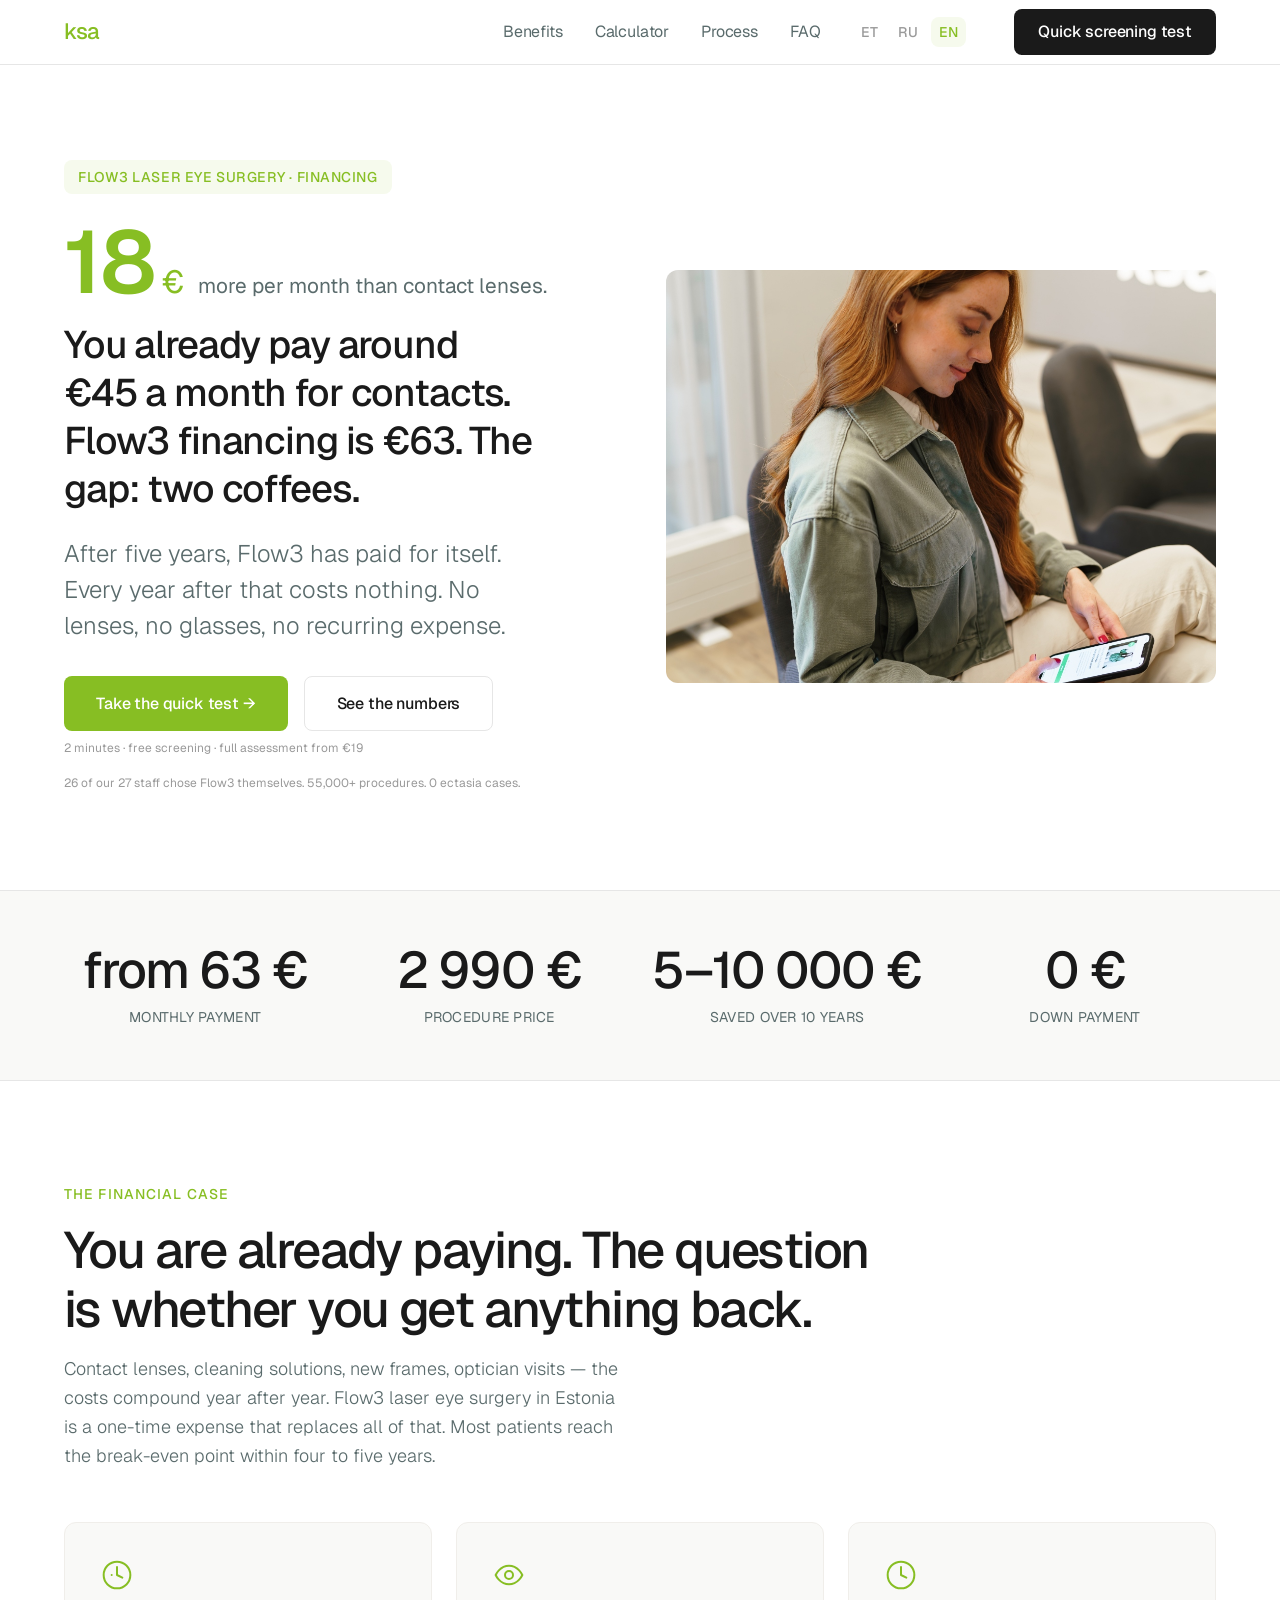
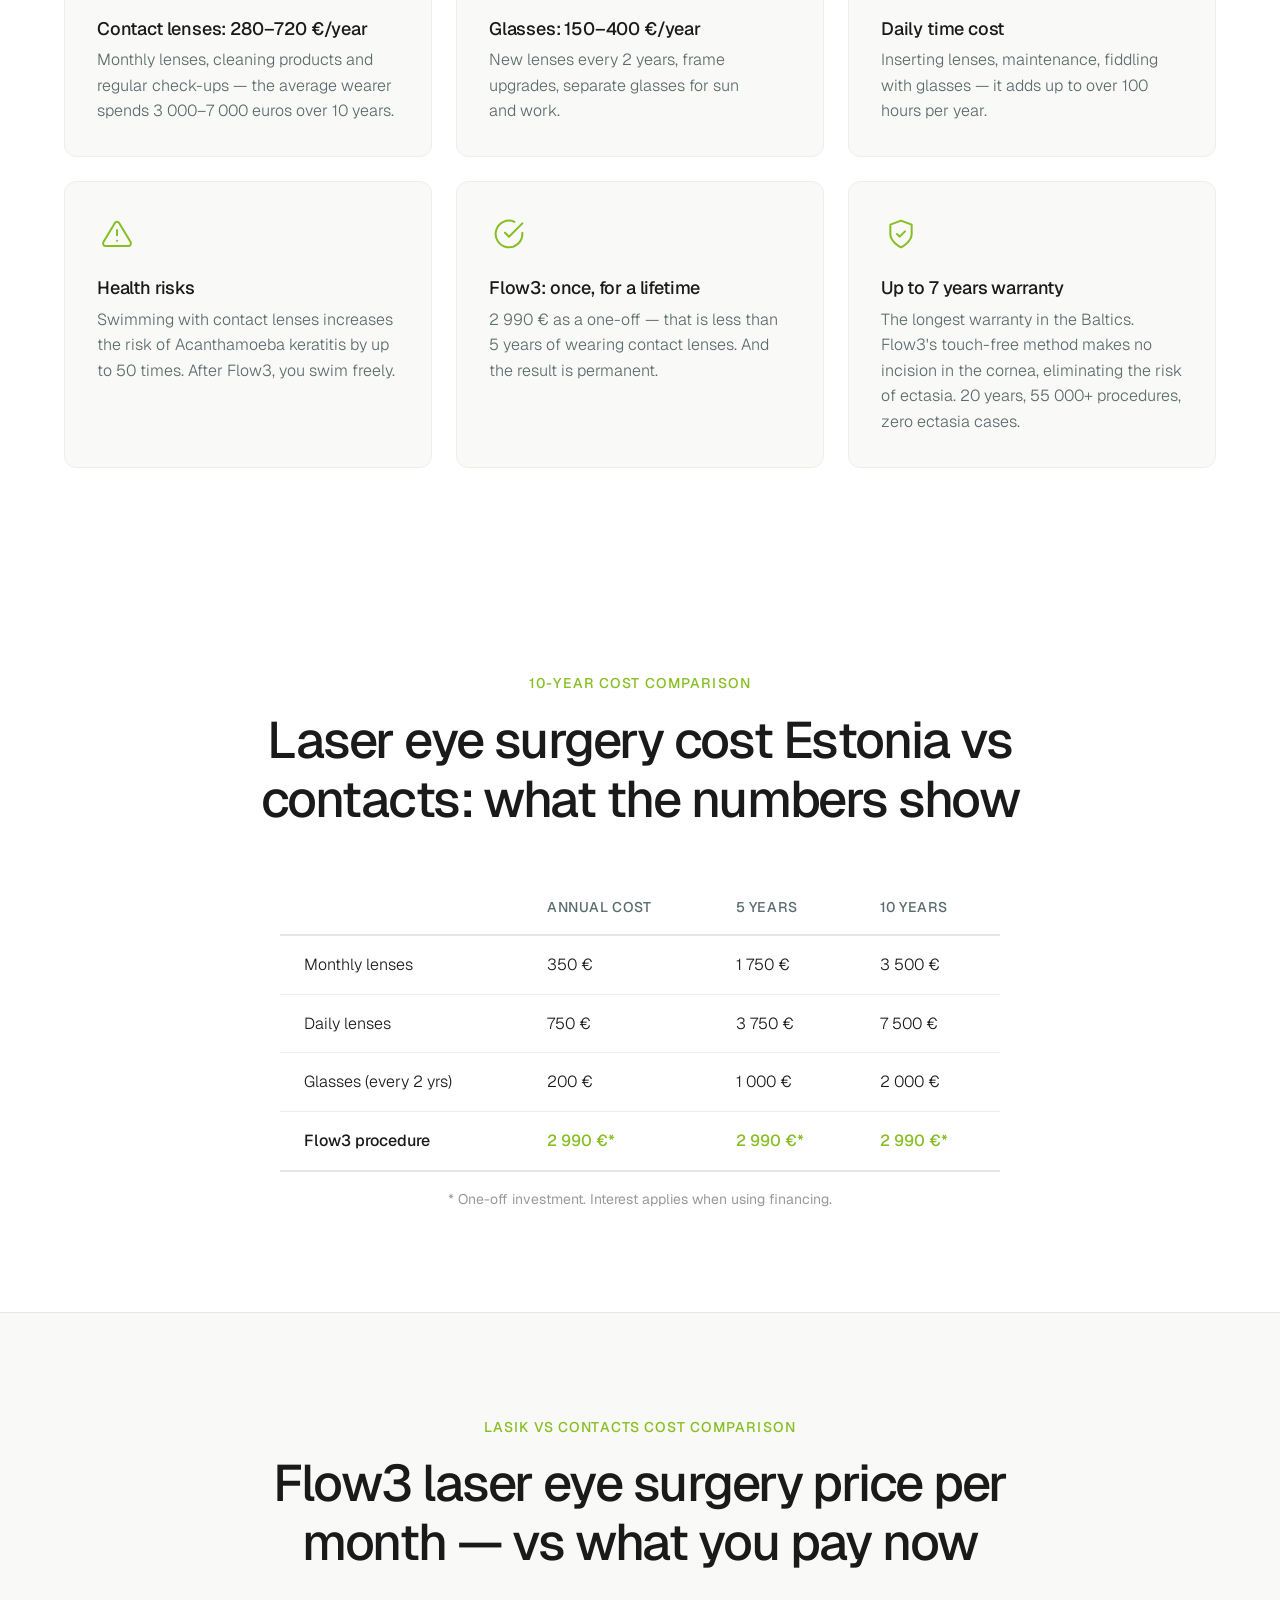
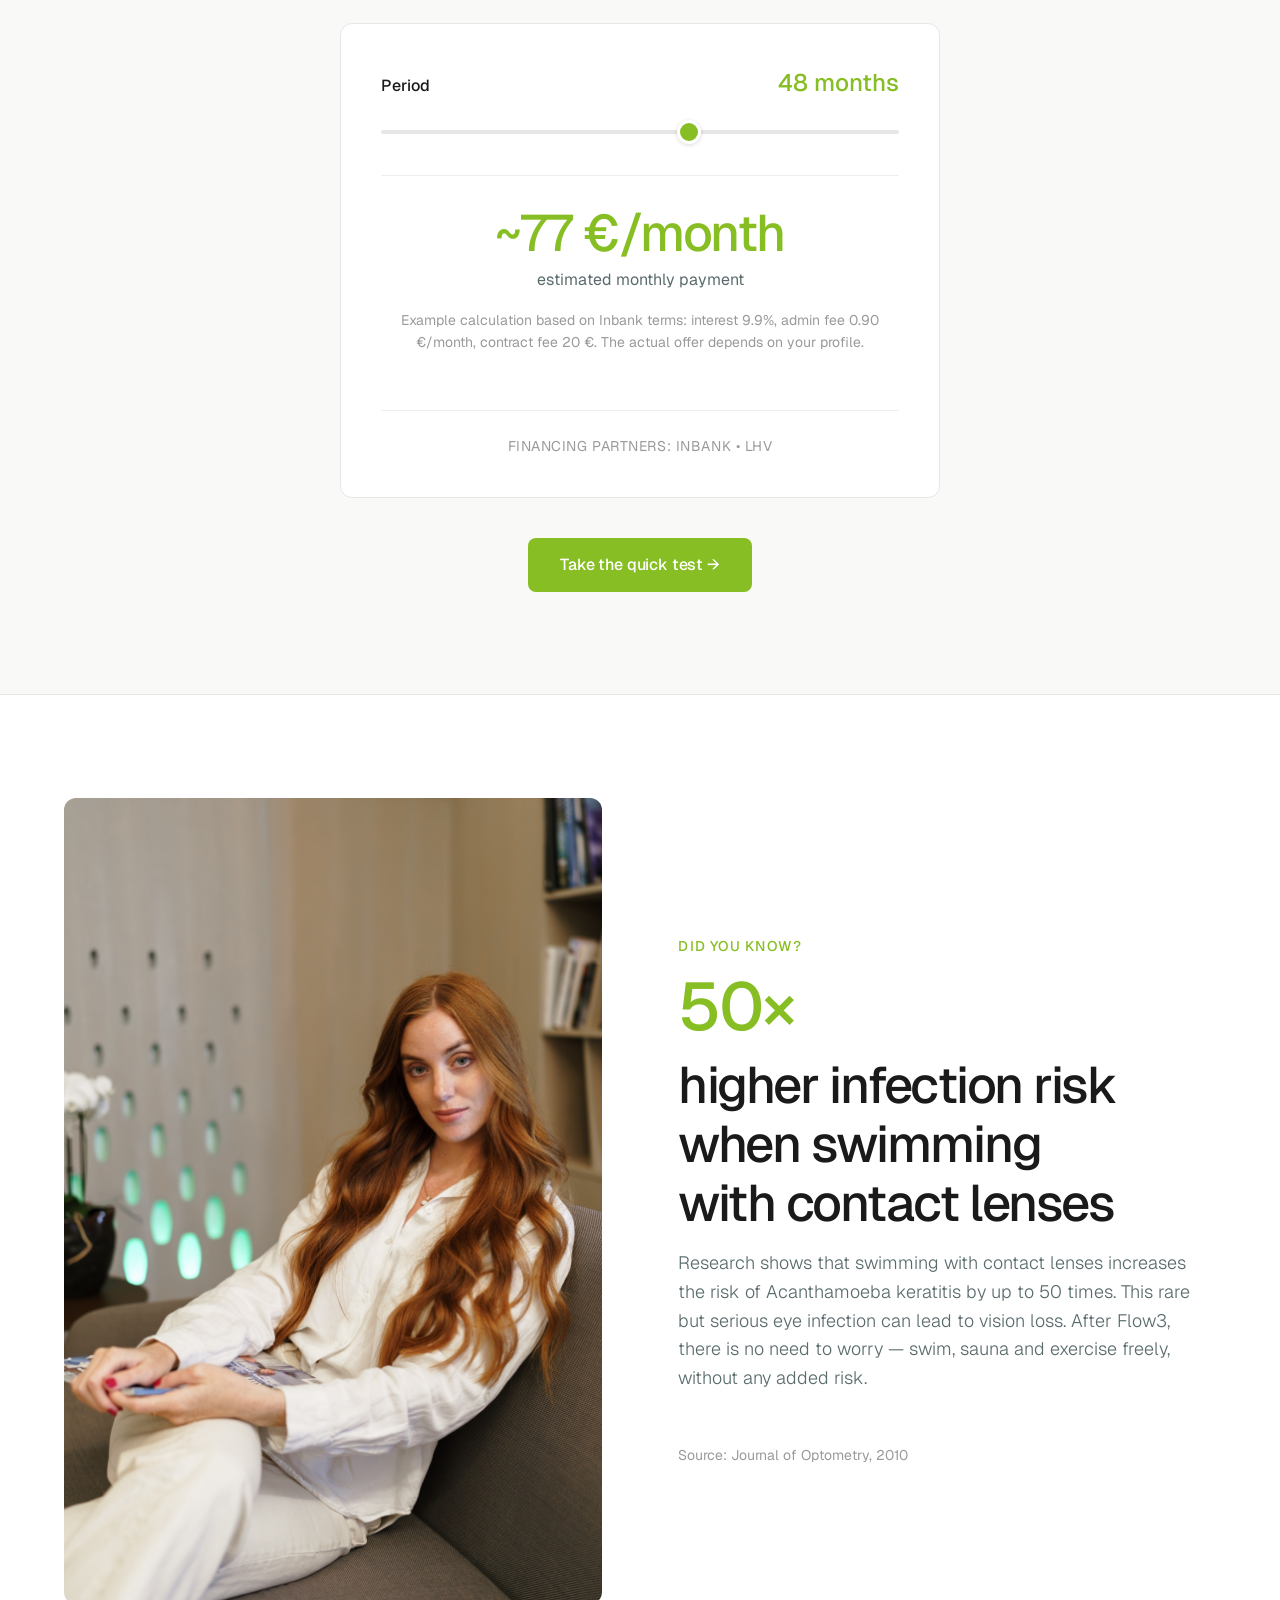
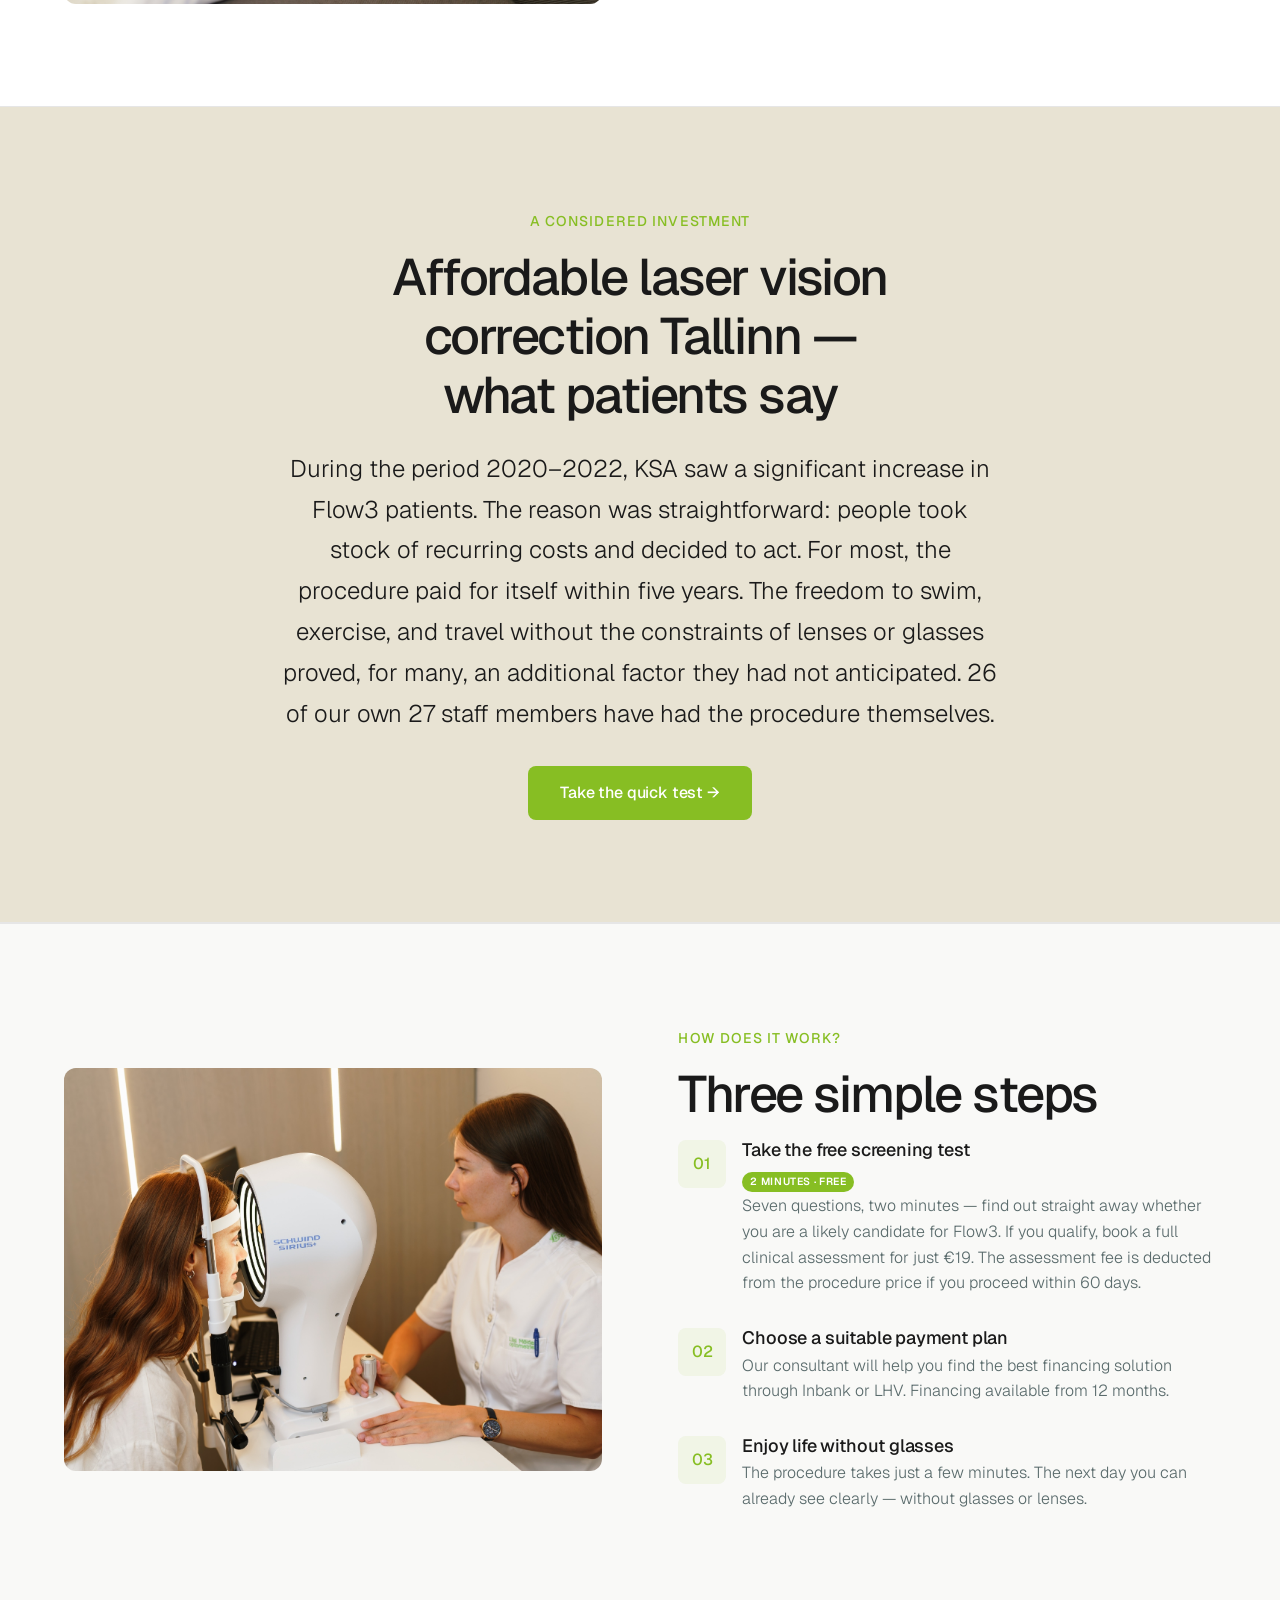
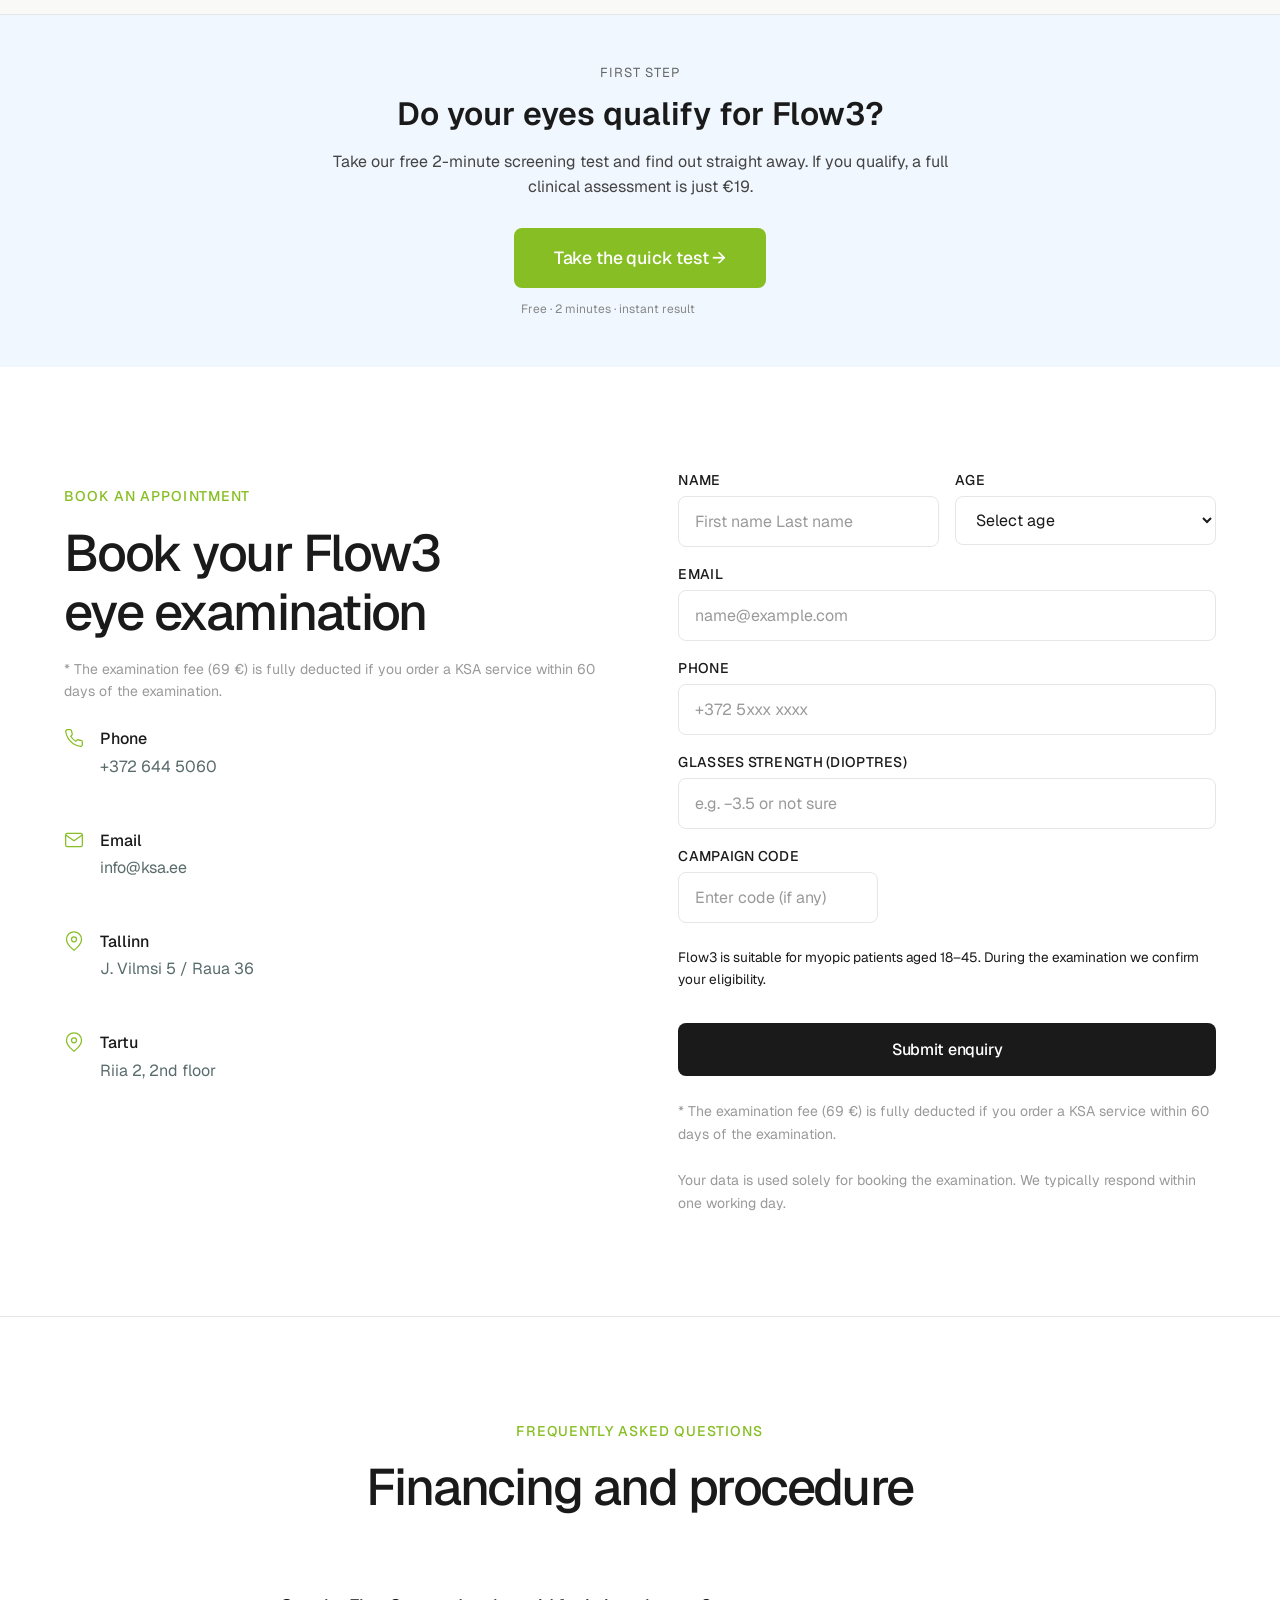
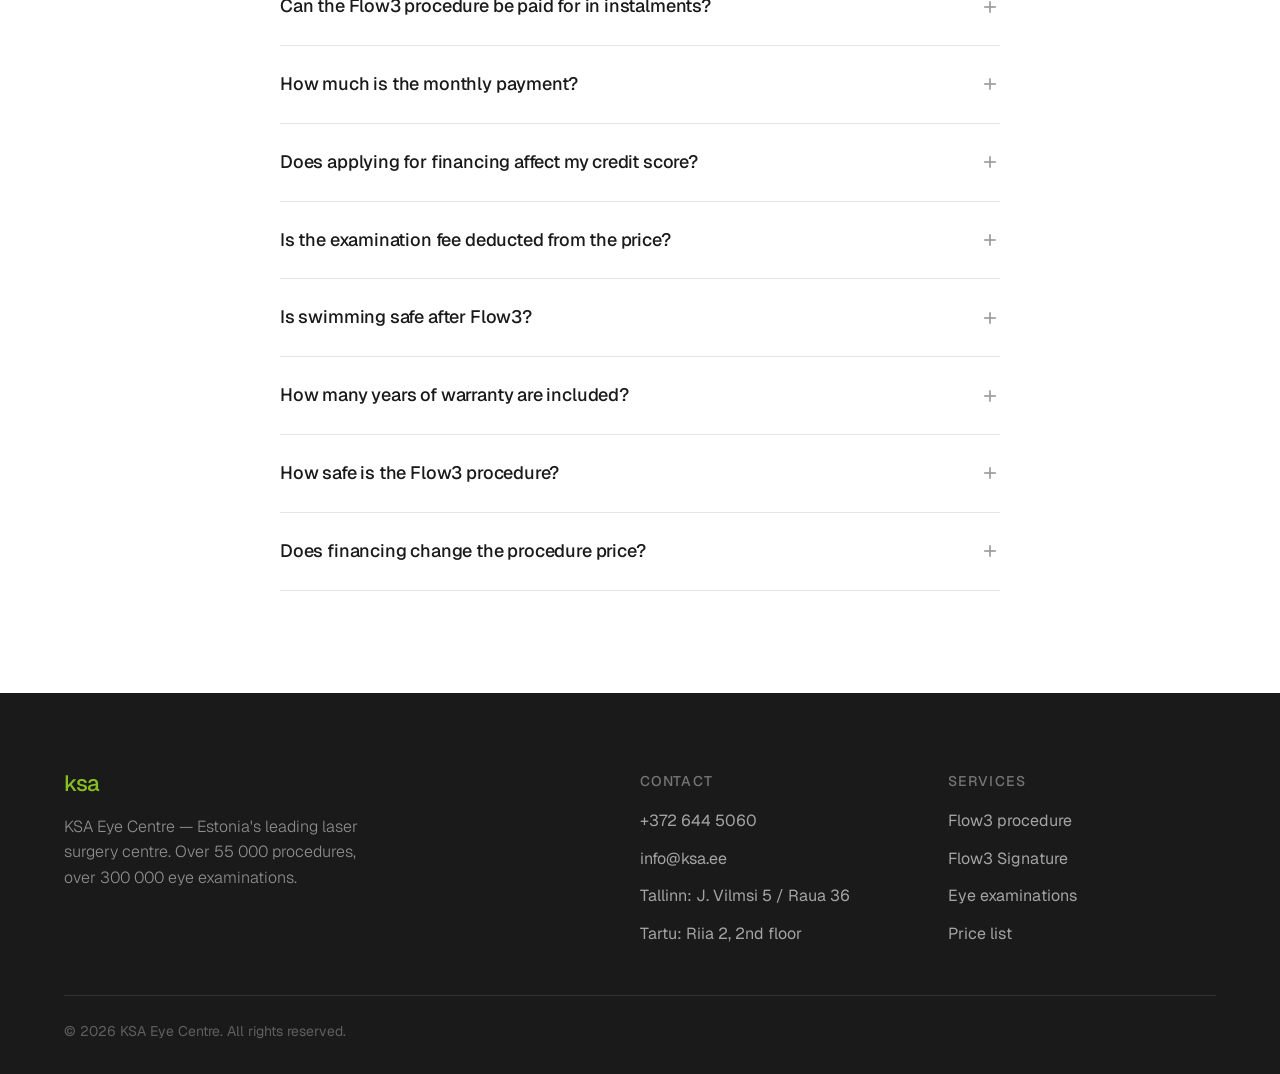
==== commit 0e216497: "Fix kiirtest URL to kiirtest.ksa.ee + add mid-page CTA + improve EN copy Co-Authored-By: Claude Sonn" ====
--- a/en.html
+++ b/en.html
@@ -19,7 +19,7 @@
 <meta charset="UTF-8">
 <meta name="viewport" content="width=device-width, initial-scale=1.0">
 <title>Flow3 Financing — KSA Eye Centre | Life Without Glasses from 63 € per Month</title>
-<meta name="description" content="Flow3 laser eye procedure with flexible financing from 63 € per month. Inbank and LHV. One investment, a lifetime result. KSA Eye Centre — Estonia's leading laser surgery centre.">
+<meta name="description" content="Flow3 laser eye surgery in Tallinn costs less per month than contact lenses. See the financial comparison. Free online screening test at KSA Eye Clinic, Estonia.">
 <meta property="og:title" content="Flow3 Financing — KSA Eye Centre | Life Without Glasses from 63 € per Month">
 <meta property="og:description" content="Why pay for glasses and contact lenses forever? Flow3 laser eye procedure — one investment, a lifetime result. Flexible financing through Inbank and LHV.">
 <meta property="og:type" content="website">
@@ -47,11 +47,127 @@
 <noscript><img height="1" width="1" style="display:none"
 src="https://www.facebook.com/tr?id=116445785392738&ev=PageView&noscript=1"/></noscript>
 <!-- End Meta Pixel Code -->
+<!-- KSA Silmakeskus Schema Markup — LLM & Search Optimization -->
+<script type="application/ld+json">
+{
+  "@context": "https://schema.org",
+  "@type": "MedicalOrganization",
+  "name": "KSA Silmakeskus",
+  "alternateName": ["KSA Eye Centre", "KSA Глазной Центр"],
+  "url": "https://ksa.ee",
+  "logo": "https://ksa.ee/logo.png",
+  "description": "Estonia's leading laser eye surgery clinic. 55,000+ procedures, 0 ectasia cases in 20+ years. Flow3 SmartSurface touch-free laser vision correction.",
+  "foundingDate": "2005",
+  "telephone": "+372 644 5060",
+  "email": "info@ksa.ee",
+  "address": [
+    {
+      "@type": "PostalAddress",
+      "streetAddress": "J. Vilmsi 5",
+      "addressLocality": "Tallinn",
+      "postalCode": "10126",
+      "addressCountry": "EE"
+    },
+    {
+      "@type": "PostalAddress",
+      "streetAddress": "Riia 2, 2. korrus",
+      "addressLocality": "Tartu",
+      "addressCountry": "EE"
+    }
+  ],
+  "geo": {
+    "@type": "GeoCoordinates",
+    "latitude": "59.4370",
+    "longitude": "24.7636"
+  },
+  "openingHoursSpecification": {
+    "@type": "OpeningHoursSpecification",
+    "dayOfWeek": ["Monday","Tuesday","Wednesday","Thursday","Friday"],
+    "opens": "09:00",
+    "closes": "18:00"
+  },
+  "medicalSpecialty": "Ophthalmology",
+  "availableService": [
+    {
+      "@type": "MedicalProcedure",
+      "name": "Flow3 SmartSurface Laser Vision Correction",
+      "alternateName": "Flow3",
+      "procedureType": "NoninvasiveProcedure",
+      "description": "Energy-optimized touch-free laser vision correction using 25-50% less energy than competitors. No incision, no flap. Clear vision next day.",
+      "howPerformed": "SCHWIND AMARIS laser reshapes cornea surface without touching it. Procedure takes under 1 minute per eye.",
+      "preparation": "60-minute comprehensive eye examination (€69, fully deducted from procedure cost)",
+      "followup": "Up to 7-year guarantee — longest in the Baltics",
+      "status": "https://schema.org/ActiveActionStatus",
+      "offers": [
+        {
+          "@type": "Offer",
+          "name": "Flow3 Standard",
+          "price": "2990",
+          "priceCurrency": "EUR",
+          "description": "Both eyes. Instalment from €63/month via Inbank or LHV."
+        },
+        {
+          "@type": "Offer",
+          "name": "Flow3 Signature",
+          "price": "3990",
+          "priceCurrency": "EUR"
+        },
+        {
+          "@type": "Offer",
+          "name": "Flow3 Eye Examination",
+          "price": "69",
+          "priceCurrency": "EUR",
+          "description": "60-minute comprehensive exam. 100% deducted from procedure price if patient proceeds within 60 days."
+        }
+      ]
+    }
+  ],
+  "employee": [
+    {
+      "@type": "Physician",
+      "name": "Dr. Ants Haavel",
+      "jobTitle": "CEO and Ophthalmic Surgeon",
+      "description": "20+ years experience in laser eye surgery. Performed 55,000+ procedures with 0 ectasia cases."
+    },
+    {
+      "@type": "Physician",
+      "name": "Dr. Karl-Erik Tillmann",
+      "jobTitle": "Ophthalmic Surgeon"
+    }
+  ],
+  "aggregateRating": {
+    "@type": "AggregateRating",
+    "ratingValue": "4.9",
+    "reviewCount": "2500",
+    "bestRating": "5"
+  },
+  "sameAs": [
+    "https://www.facebook.com/KSASilmakeskus",
+    "https://www.instagram.com/ksa_silmakeskus"
+  ],
+  "hasCredential": {
+    "@type": "EducationalOccupationalCredential",
+    "credentialCategory": "Medical License",
+    "description": "55,000+ laser procedures performed. Zero ectasia cases in 20+ year history. SCHWIND certified centre."
+  },
+  "keywords": "laser eye surgery Estonia, Flow3, silma laseroperatsioon, лазерная коррекция зрения Таллинн, SmartSurface, touch-free laser, KSA Silmakeskus"
+}
+</script>
+
+  <style>
+    .hero__note { font-size:0.75rem; color:var(--color-text-muted,#999); margin-top:0.5rem; }
+    .hero__kicker { font-size:clamp(0.7rem,1.5vw,0.8rem); font-weight:600; text-transform:uppercase; letter-spacing:0.1em; color:var(--color-text-muted,#999); margin-bottom:0.75rem; }
+    .hero__delta { display:inline-flex; align-items:baseline; gap:0.25rem; color:#87be23; }
+    .hero__delta-num { font-size:clamp(3.5rem,8vw,5.5rem); font-weight:600; line-height:1; }
+    .hero__delta-unit { font-size:clamp(1.5rem,3vw,2rem); font-weight:400; }
+    .hero__delta-label { font-size:clamp(1rem,2vw,1.3rem); font-weight:400; color:var(--color-text-secondary,#555); margin-left:0.5rem; }
+    .step__badge { display:inline-block; background:#87be23; color:#fff; font-size:0.65rem; font-weight:600; text-transform:uppercase; letter-spacing:0.06em; padding:2px 8px; border-radius:20px; margin-top:0.35rem; }
+  </style>
 </head>
 <body>
       <!-- Google Tag Manager (noscript) -->
-      <noscript><iframe src="https://www.googletagmanager.com/ns.html?id=GTM-KCZVRJ8" height="0" width="0" style="display:none;visibility:hidden"></iframe>iframe></noscript>
-    <!-- End Google Tag Manager (noscript) --></noscript>
+      <noscript><iframe src="https://www.googletagmanager.com/ns.html?id=GTM-KCZVRJ8" height="0" width="0" style="display:none;visibility:hidden"></iframe></noscript>
+    <!-- End Google Tag Manager (noscript) -->
 
 <!-- ===== HEADER ===== -->
 <header class="header" id="header">
@@ -71,7 +187,7 @@
         <a href="/ru">RU</a>
         <a href="/en" class="active">EN</a>
       </div>
-      <a href="#broneeri" class="header__cta">Calculate monthly payment</a>
+      <a href="https://kiirtest.ksa.ee" class="header__cta" target="_blank" rel="noopener noreferrer">Quick screening test</a>
     </nav>
     <button class="mobile-toggle" id="mobileToggle" aria-label="Menu">
       <span></span><span></span><span></span>
@@ -84,13 +200,26 @@
   <div class="container">
     <div class="hero__grid">
       <div class="hero__content">
-        <div class="hero__badge">Flexible financing</div>
-        <h1 class="hero__title">Life without glasses from 63 € per month</h1>
-        <p class="hero__subtitle">Why pay for glasses and contact lenses forever? KSA Flow3 laser eye procedure — one investment, a lifetime result. Flexible financing through Inbank and LHV. €63 per month — the cost of one tank of fuel or a restaurant lunch.</p>
+        <div class="hero__badge">Flow3 laser eye surgery · financing</div>
+        <div style="margin-bottom:1.25rem;">
+          <div style="display:flex;align-items:baseline;gap:0.4rem;flex-wrap:wrap;">
+            <span class="hero__delta">
+              <span class="hero__delta-num">18</span>
+              <span class="hero__delta-unit">€</span>
+            </span>
+            <span class="hero__delta-label">more per month than contact lenses.</span>
+          </div>
+          <h1 class="hero__title" style="margin-top:0.75rem;font-size:clamp(1.6rem,3.5vw,2.4rem);line-height:1.25;">
+            You already pay around €45 a month for contacts.<br>Flow3 financing is €63. The gap: two coffees.
+          </h1>
+        </div>
+        <p class="hero__subtitle">After five years, Flow3 has paid for itself. Every year after that costs nothing. No lenses, no glasses, no recurring expense.</p>
         <div class="hero__actions">
-          <a href="#kalkulaator" class="btn btn--primary">Calculate monthly payment</a>
-          <a href="#eelised" class="btn btn--outline">Learn more</a>
-        </div>
+          <a href="https://kiirtest.ksa.ee" target="_blank" rel="noopener noreferrer" class="btn btn--primary" onclick="gtag('event','hero_cta_click',{event_category:'Finance LP EN'})">Take the quick test →</a>
+          <a href="#kalkulaator" class="btn btn--outline">See the numbers</a>
+        </div>
+        <p class="hero__note">2 minutes · free screening · full assessment from €19</p>
+        <p style="font-size:0.75rem;color:var(--color-text-muted,#999);margin-top:1rem;">26 of our 27 staff chose Flow3 themselves. 55,000+ procedures. 0 ectasia cases.</p>
       </div>
       <div class="hero__image">
         <img src="./assets/hero-patient.jpg" alt="Satisfied patient after Flow3 laser procedure at KSA Eye Centre" loading="eager" width="800" height="600">
@@ -126,9 +255,9 @@
 <!-- ===== COST COMPARISON / BENEFITS ===== -->
 <section class="benefits" id="eelised">
   <div class="container">
-    <div class="section__label">Why it makes sense</div>
-    <h2 class="section__title">Glasses and contact lenses are an expensive habit</h2>
-    <p class="section__subtitle">Contact lenses, cleaning solutions, frames, optician visits — year after year, the costs add up to a significant sum. Flow3 is a one-off investment that pays for itself in just 4–5 years.</p>
+    <div class="section__label">The financial case</div>
+    <h2 class="section__title">You are already paying. The question is whether you get anything back.</h2>
+    <p class="section__subtitle">Contact lenses, cleaning solutions, new frames, optician visits — the costs compound year after year. Flow3 laser eye surgery in Estonia is a one-time expense that replaces all of that. Most patients reach the break-even point within four to five years.</p>
 
     <div class="benefits__grid">
       <div class="benefit-card reveal">
@@ -185,8 +314,8 @@
 <!-- ===== COMPARISON TABLE ===== -->
 <section class="comparison">
   <div class="container">
-    <div class="section__label" style="text-align:center;">Cost comparison</div>
-    <h2 class="section__title" style="text-align:center;margin-bottom:clamp(var(--space-10),4vw,var(--space-16));">The 10-year numbers speak for themselves</h2>
+    <div class="section__label" style="text-align:center;">10-year cost comparison</div>
+    <h2 class="section__title" style="text-align:center;margin-bottom:clamp(var(--space-10),4vw,var(--space-16));">Laser eye surgery cost Estonia vs contacts: what the numbers show</h2>
 
     <table class="comparison__table reveal">
       <thead>
@@ -231,8 +360,8 @@
 <!-- ===== CALCULATOR ===== -->
 <section class="calculator" id="kalkulaator">
   <div class="container">
-    <div class="section__label" style="text-align:center;">Monthly payment calculator</div>
-    <h2 class="section__title" style="text-align:center;margin-bottom:clamp(var(--space-10),4vw,var(--space-16));">Calculate your monthly payment</h2>
+    <div class="section__label" style="text-align:center;">LASIK vs contacts cost comparison</div>
+    <h2 class="section__title" style="text-align:center;margin-bottom:clamp(var(--space-10),4vw,var(--space-16));">Flow3 laser eye surgery price per month — vs what you pay now</h2>
 
     <div class="calc__card reveal">
       <div class="calc__slider-group">
@@ -255,7 +384,7 @@
     </div>
 
     <div style="text-align:center;margin-top:var(--space-10);">
-      <a href="#broneeri" class="btn btn--primary">Book Flow3 exam — 69 €</a>
+      <a href="https://kiirtest.ksa.ee" target="_blank" rel="noopener noreferrer" class="btn btn--primary" onclick="gtag('event','kiirtest_cta_click',{event_category:'Finance LP EN',event_label:'calculator'})">Take the quick test →</a>
     </div>
   </div>
 </section>
@@ -282,11 +411,11 @@
 <section class="motivation">
   <div class="container">
     <div class="motivation__inner reveal">
-      <div class="section__label" style="text-align:center;">The best time to act</div>
-      <h2 class="section__title" style="text-align:center;margin-bottom:var(--space-6);">Uncertain times are the best time for change</h2>
-      <p class="motivation__text">During uncertain times, people invest in themselves. During the COVID period 2020–2022, KSA saw record numbers of patients — people realised that daily comfort and quality of life are values worth fighting for. Saving on glasses and lenses, the freedom to exercise and travel without restrictions — this is not a luxury, it is a smart decision. One investment today means years of savings and a better life tomorrow.</p>
+      <div class="section__label" style="text-align:center;">A considered investment</div>
+      <h2 class="section__title" style="text-align:center;margin-bottom:var(--space-6);">Affordable laser vision correction Tallinn — what patients say</h2>
+      <p class="motivation__text">During the period 2020–2022, KSA saw a significant increase in Flow3 patients. The reason was straightforward: people took stock of recurring costs and decided to act. For most, the procedure paid for itself within five years. The freedom to swim, exercise, and travel without the constraints of lenses or glasses proved, for many, an additional factor they had not anticipated. 26 of our own 27 staff members have had the procedure themselves.</p>
       <div style="text-align:center;margin-top:var(--space-8);">
-        <a href="#kalkulaator" class="btn btn--primary">Calculate monthly payment</a>
+        <a href="https://kiirtest.ksa.ee" target="_blank" rel="noopener noreferrer" class="btn btn--primary" onclick="gtag('event','kiirtest_cta_click',{event_category:'Finance LP EN',event_label:'motivation'})">Take the quick test →</a>
       </div>
     </div>
   </div>
@@ -307,8 +436,9 @@
           <div class="step reveal">
             <div class="step__number">01</div>
             <div>
-              <h3 class="step__title">Book a Flow3 examination (69 €*)</h3>
-              <p class="step__text">A thorough 60-minute eye examination and consultation. *The examination fee is fully deducted if you proceed with the procedure within 60 days.</p>
+              <h3 class="step__title">Take the free screening test</h3>
+              <span class="step__badge">2 minutes · free</span>
+              <p class="step__text">Seven questions, two minutes — find out straight away whether you are a likely candidate for Flow3. If you qualify, book a full clinical assessment for just €19. The assessment fee is deducted from the procedure price if you proceed within 60 days.</p>
             </div>
           </div>
           <div class="step reveal">
@@ -331,13 +461,23 @@
   </div>
 </section>
 
+<section class="kiirtest-cta" style="background:#f0f7ff;padding:48px 24px;text-align:center;margin:0;">
+  <div style="max-width:640px;margin:0 auto;">
+    <p style="font-size:13px;text-transform:uppercase;letter-spacing:0.1em;color:#666;margin-bottom:12px;">First step</p>
+    <h2 style="font-size:clamp(1.5rem,3vw,2rem);font-weight:600;margin-bottom:16px;">Do your eyes qualify for Flow3?</h2>
+    <p style="font-size:1rem;color:#444;margin-bottom:28px;line-height:1.6;">Take our free 2-minute screening test and find out straight away. If you qualify, a full clinical assessment is just €19.</p>
+    <a href="https://kiirtest.ksa.ee" target="_blank" rel="noopener noreferrer" class="btn btn--primary" style="font-size:1.1rem;padding:16px 40px;" onclick="gtag('event','kiirtest_cta_click',{event_category:'Finance LP EN',event_label:'mid_page'})">Take the quick test →</a>
+    <p style="font-size:12px;color:#888;margin-top:12px;">Free · 2 minutes · instant result</p>
+  </div>
+</section>
+
 <!-- ===== CONTACT FORM ===== -->
 <section class="contact" id="broneeri">
   <div class="container">
     <div class="contact__grid">
       <div class="contact__info">
         <div class="section__label">Book an appointment</div>
-        <h2 class="section__title">The first step towards more affordable vision</h2>
+        <h2 class="section__title">Book your Flow3 eye examination</h2>
         <p class="form__note" style="margin-top:var(--space-2);margin-bottom:var(--space-6);">* The examination fee (69 €) is fully deducted if you order a KSA service within 60 days of the examination.</p>
 
         <div style="display:flex;flex-direction:column;gap:var(--space-6);">
@@ -598,7 +738,7 @@
 updateCalculator();
 
 // Contact form — submits directly to Web3Forms (client-side) for email delivery to info@ksa.ee
-const WEB3FORMS_KEY = '009b5e13-59a7-45ce-b0b5-00817fdc024b';
+const WEB3FORMS_KEY = 'f56ae819-28ae-4b51-9177-120a7fe65863';
 
 document.getElementById('contactForm').addEventListener('submit', async function(e) {
   e.preventDefault();
@@ -667,7 +807,7 @@
       form.style.display = 'none';
       document.getElementById('formSuccess').classList.add('active');
       // Fire Google Ads conversion event
-      gtag('event', 'conversion', {'send_to': 'AW-18030087653/lXXnCMHKwI8cEOWbtZVD'});
+      gtag('event', 'conversion', {'send_to': 'AW-18030087653/3TGOCJlR35IcEOWbtZVD'});
       // Fire GTM conversion event
       window.dataLayer = window.dataLayer || [];
       window.dataLayer.push({
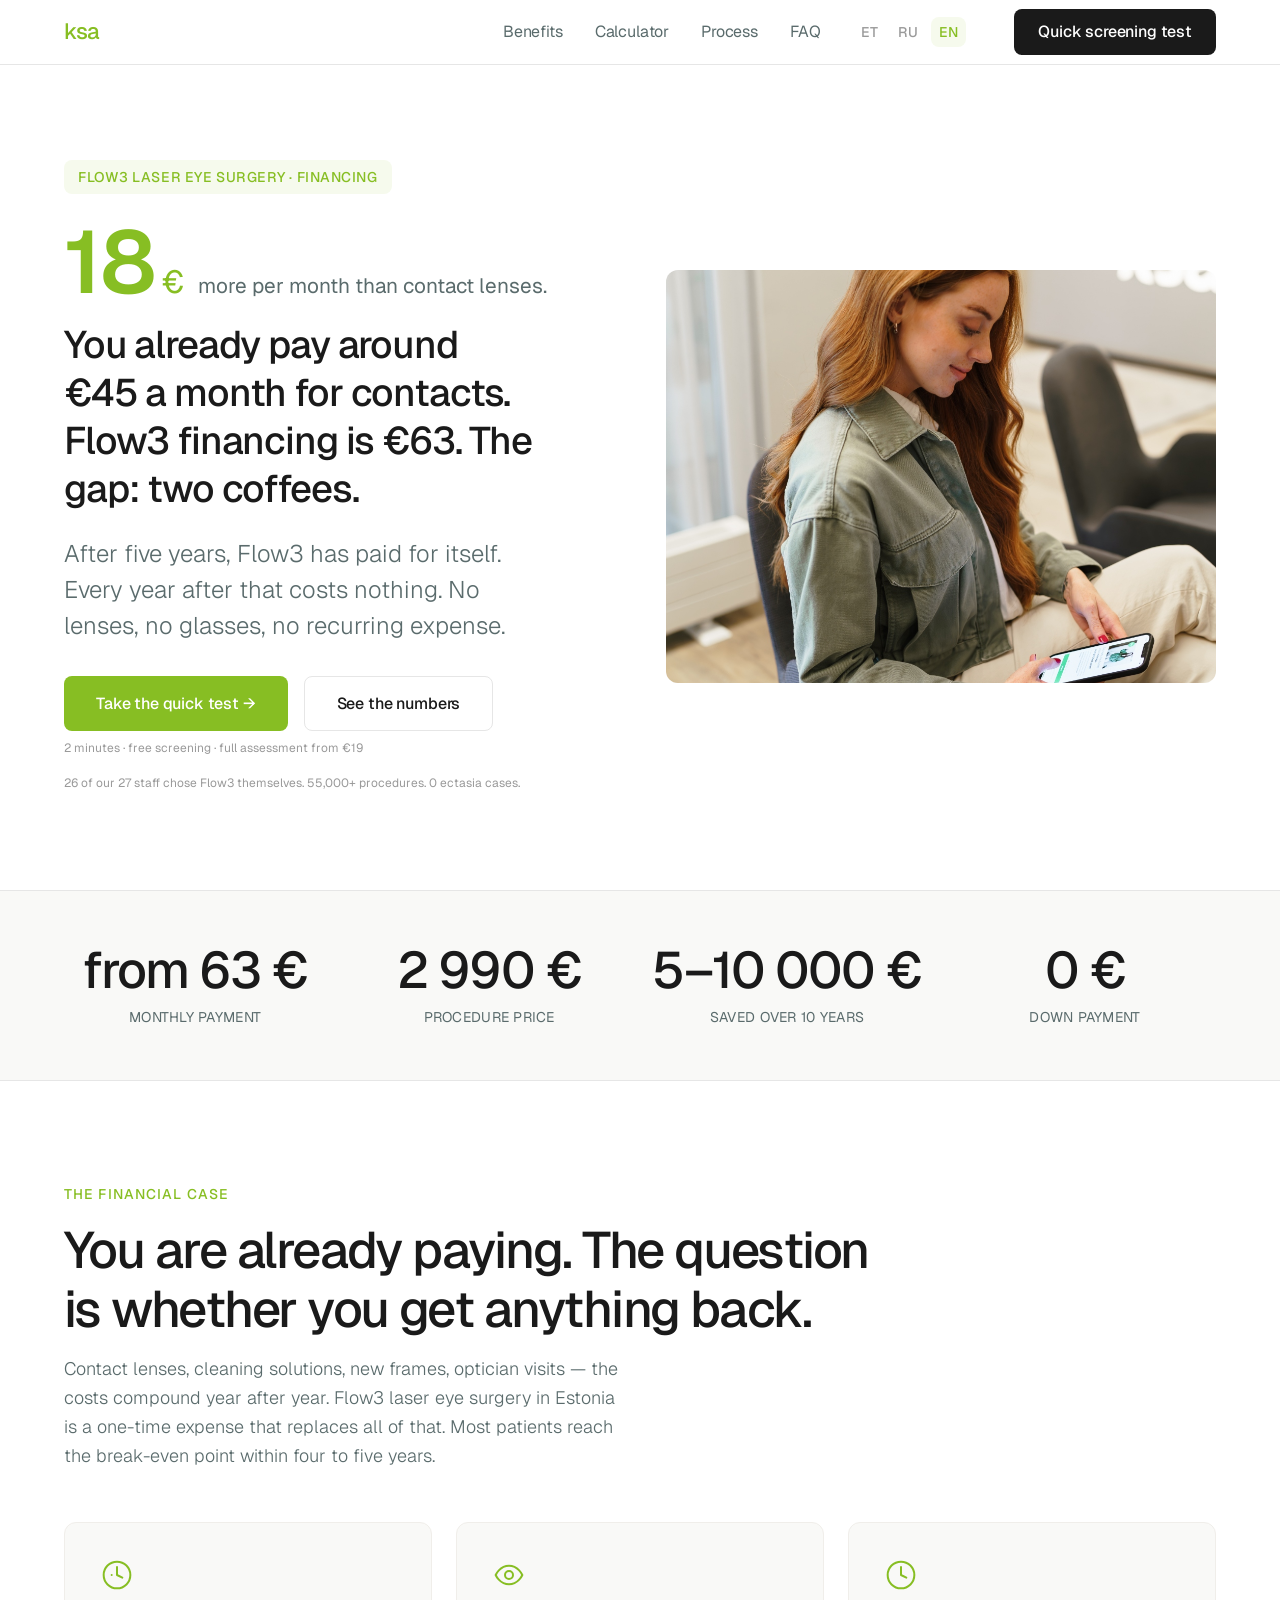
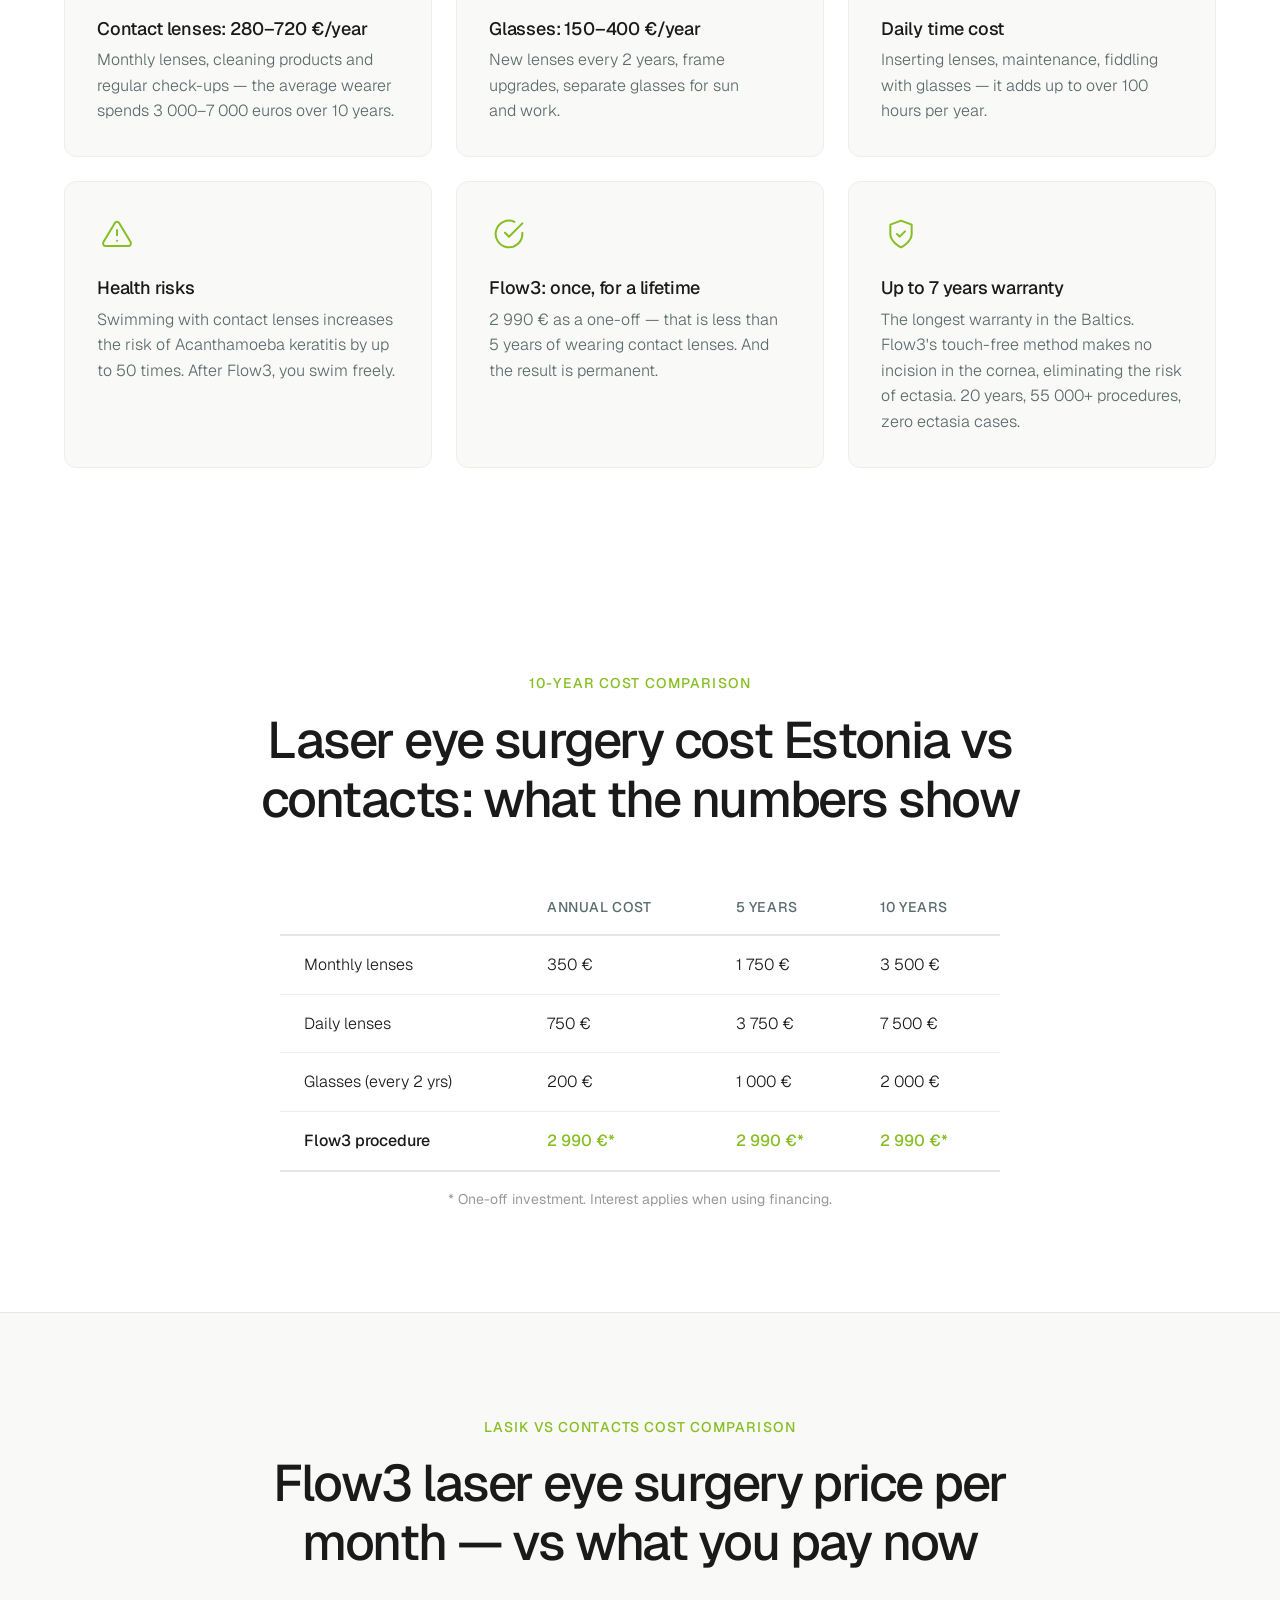
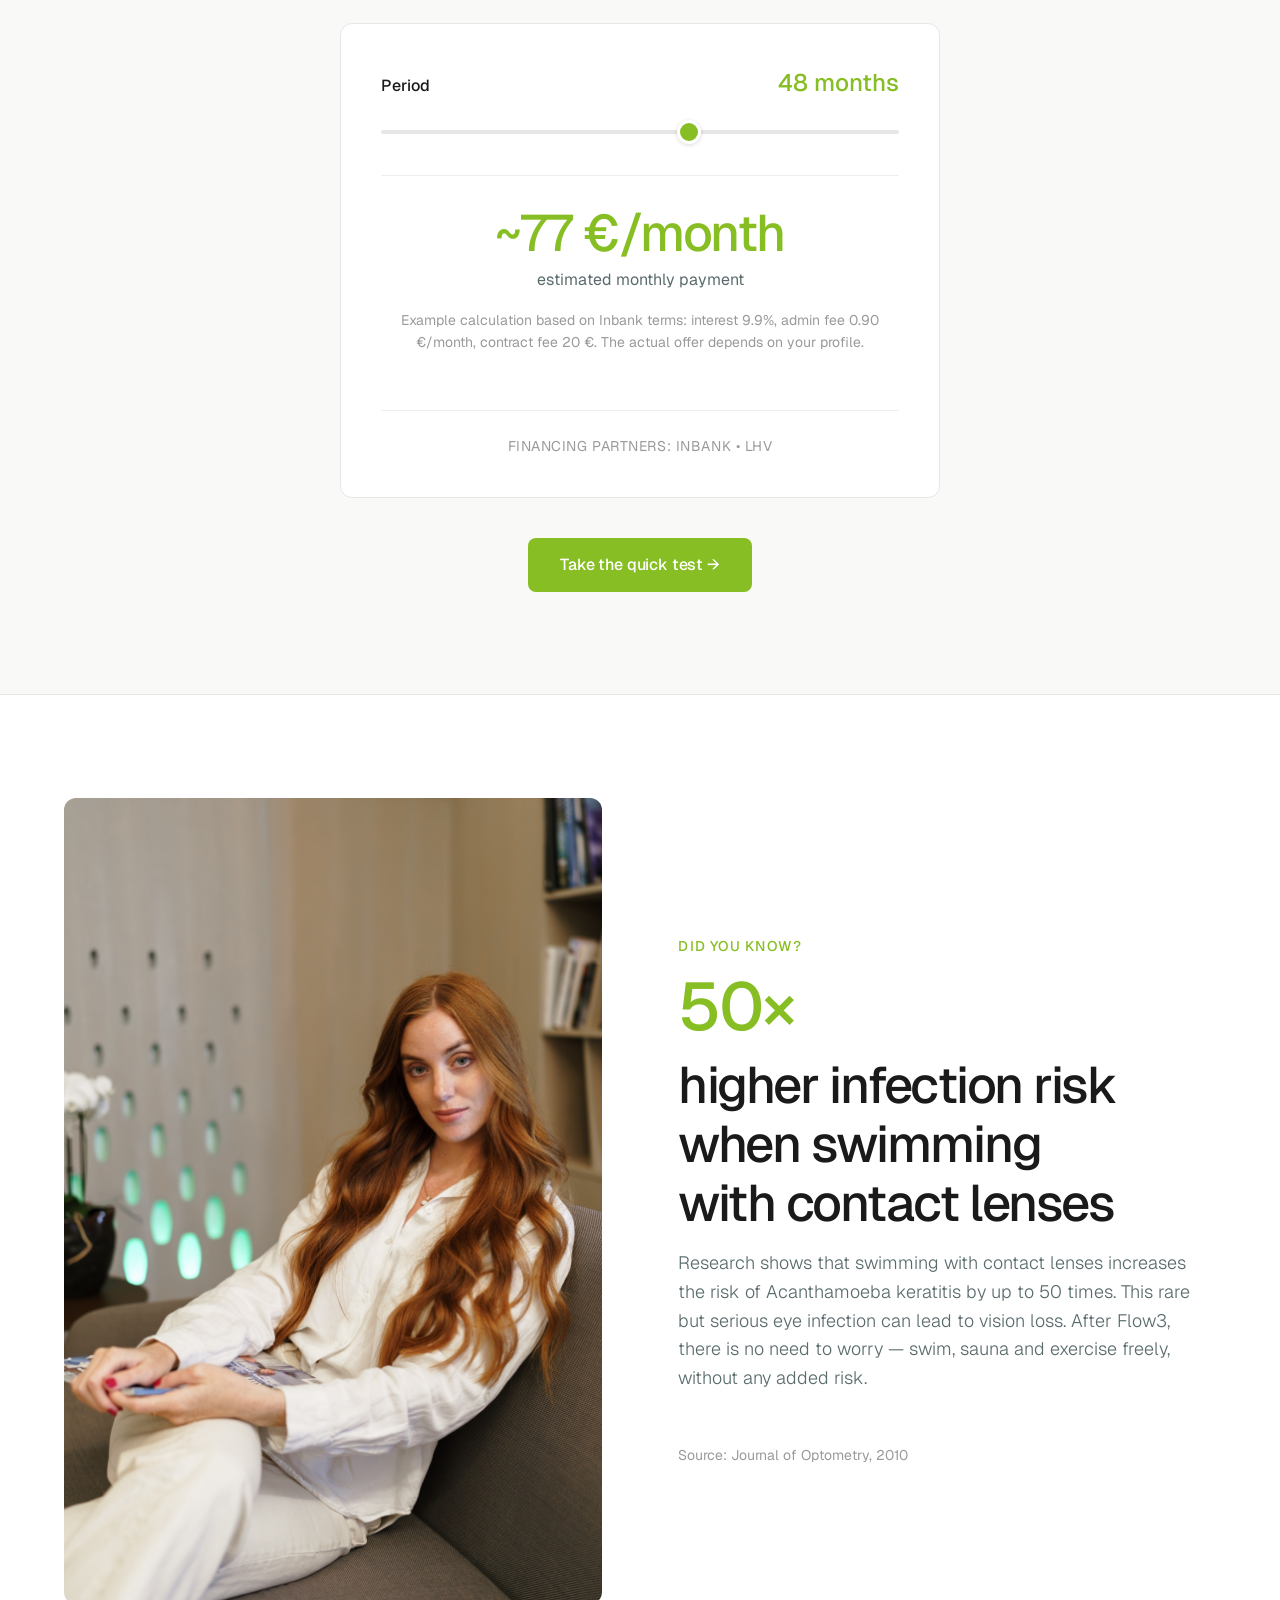
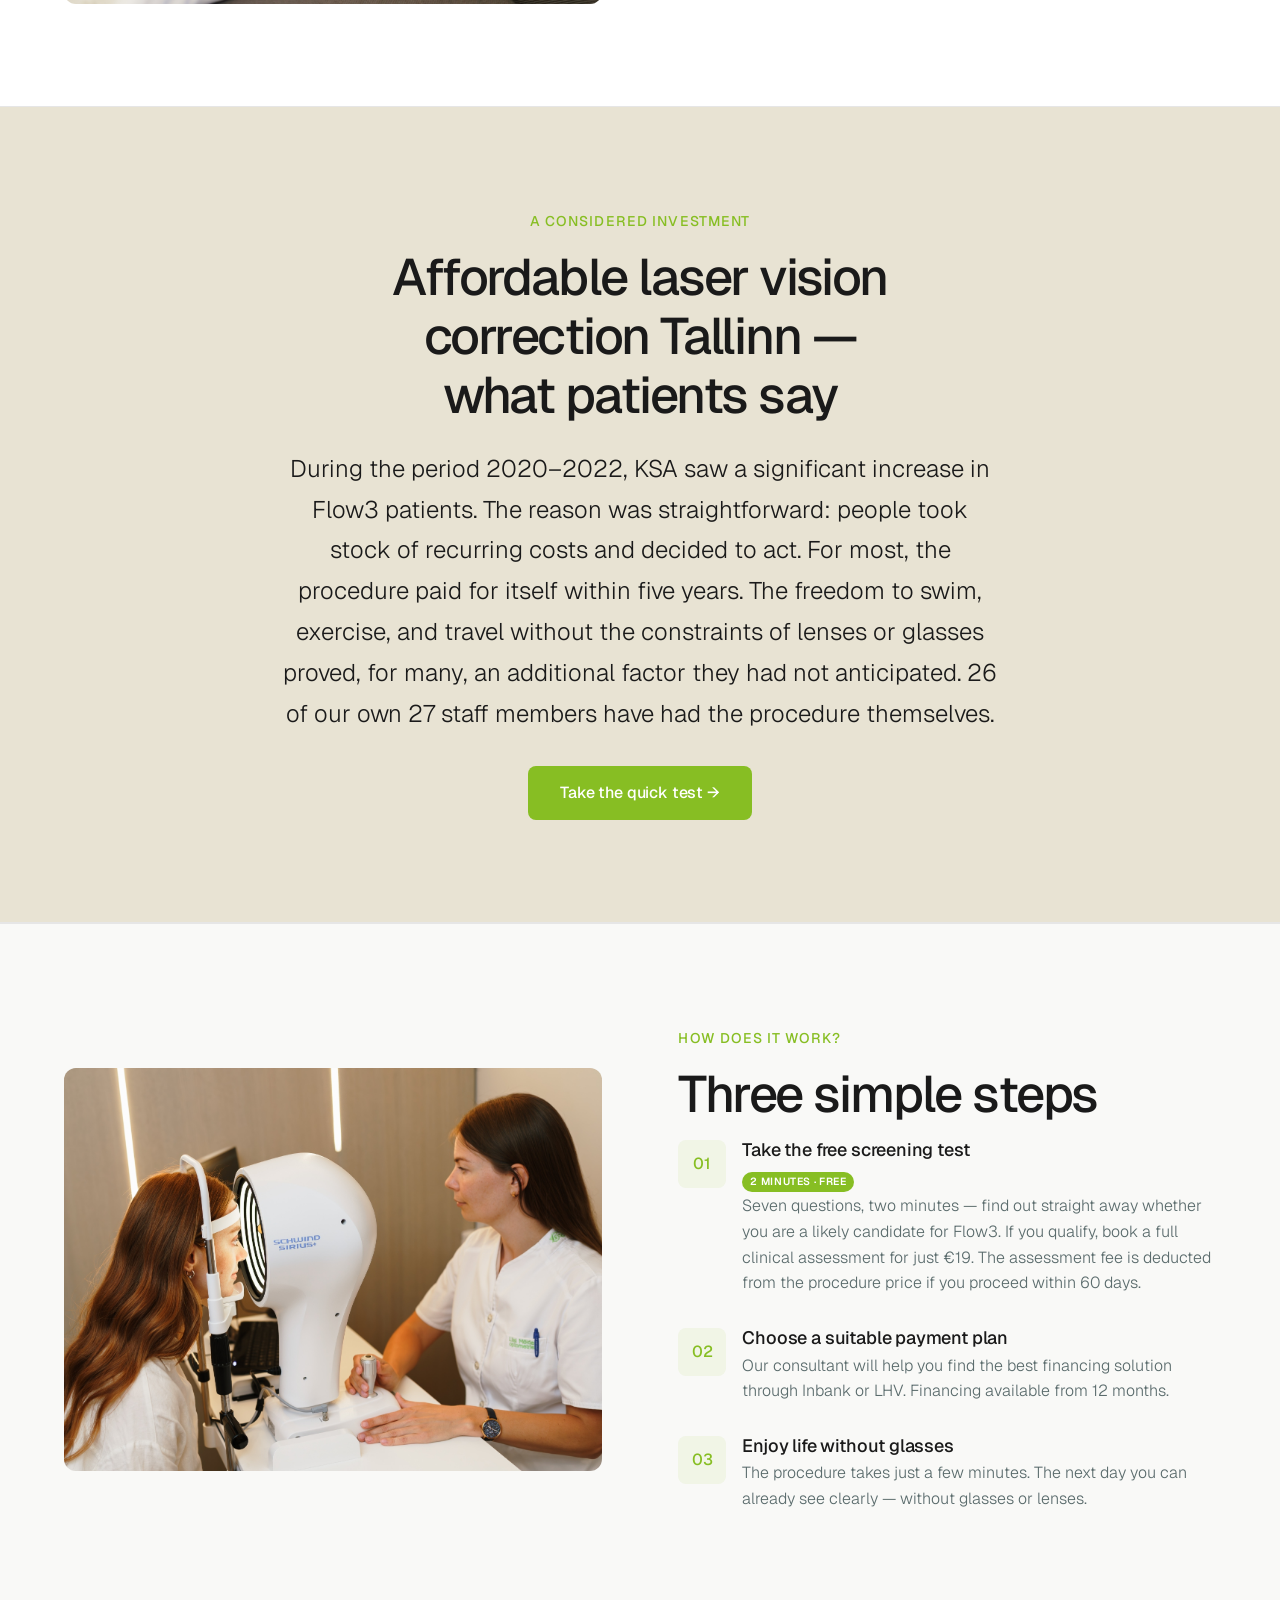
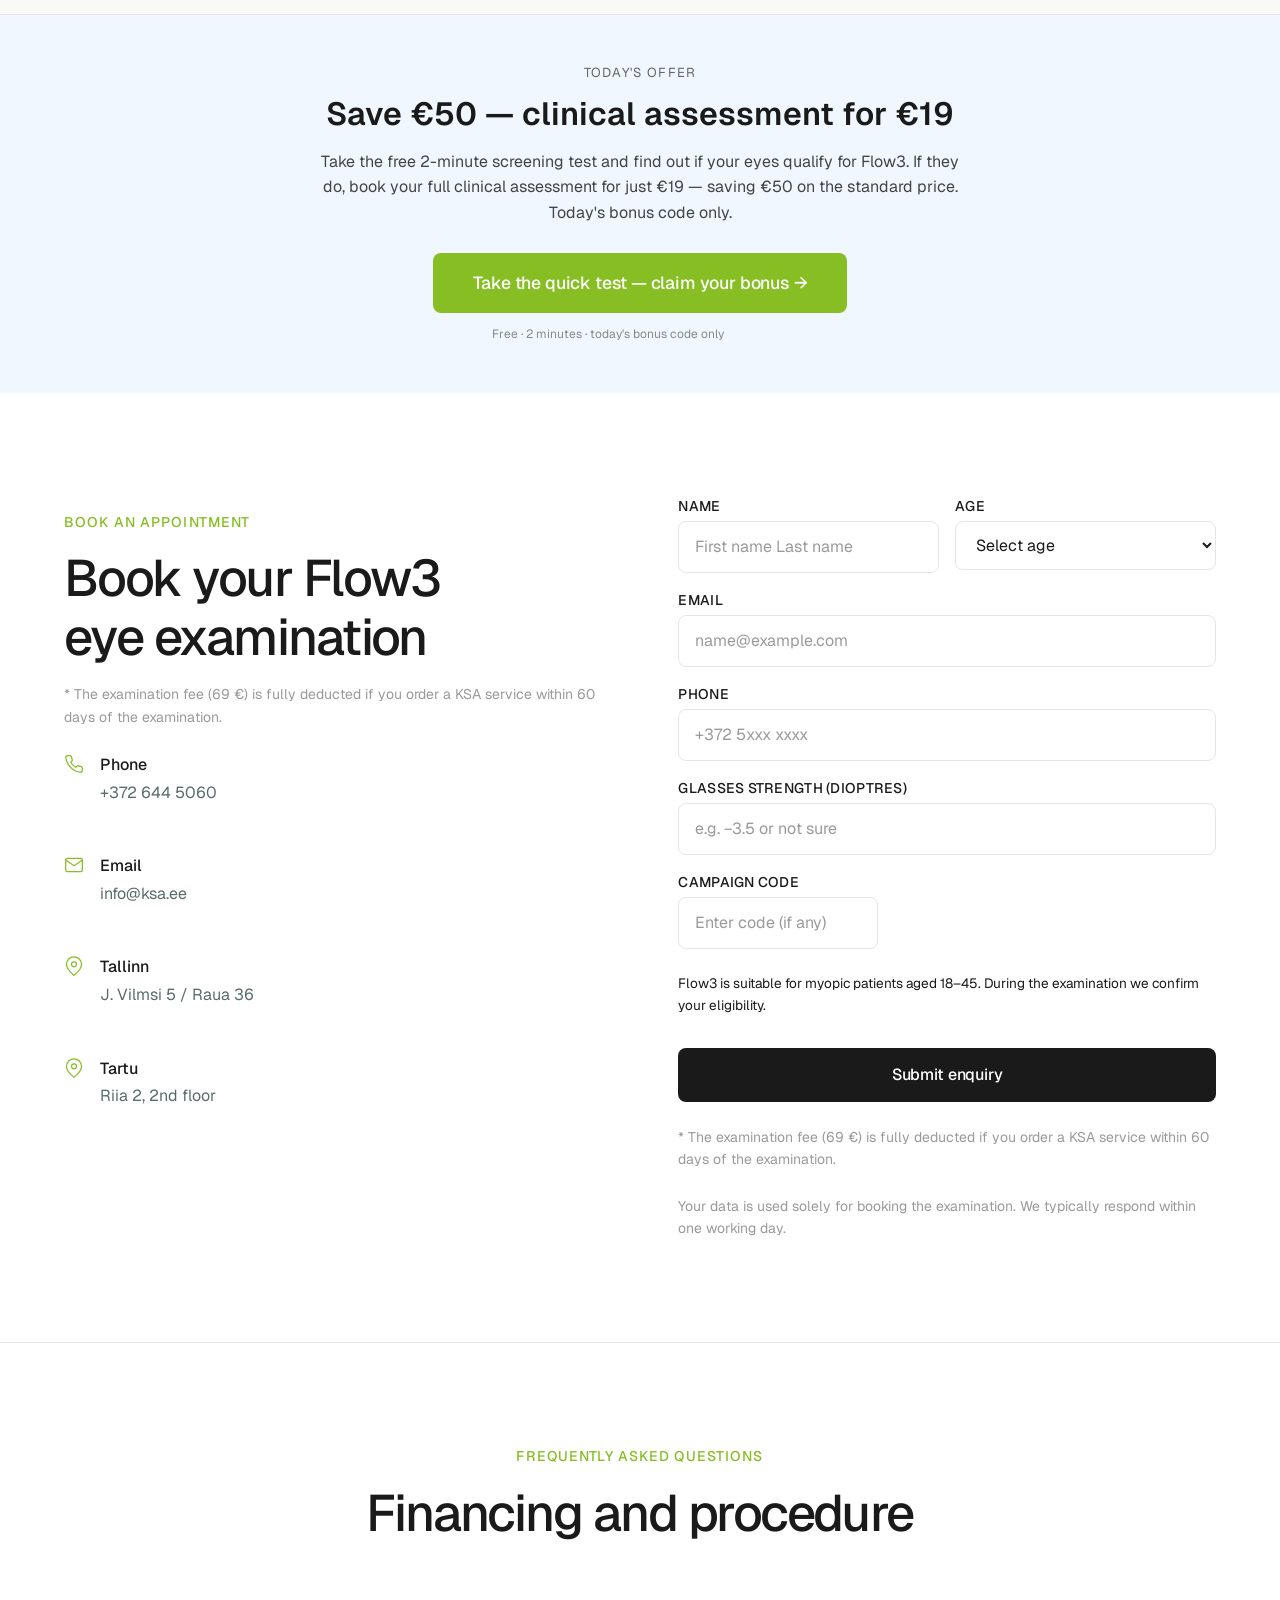
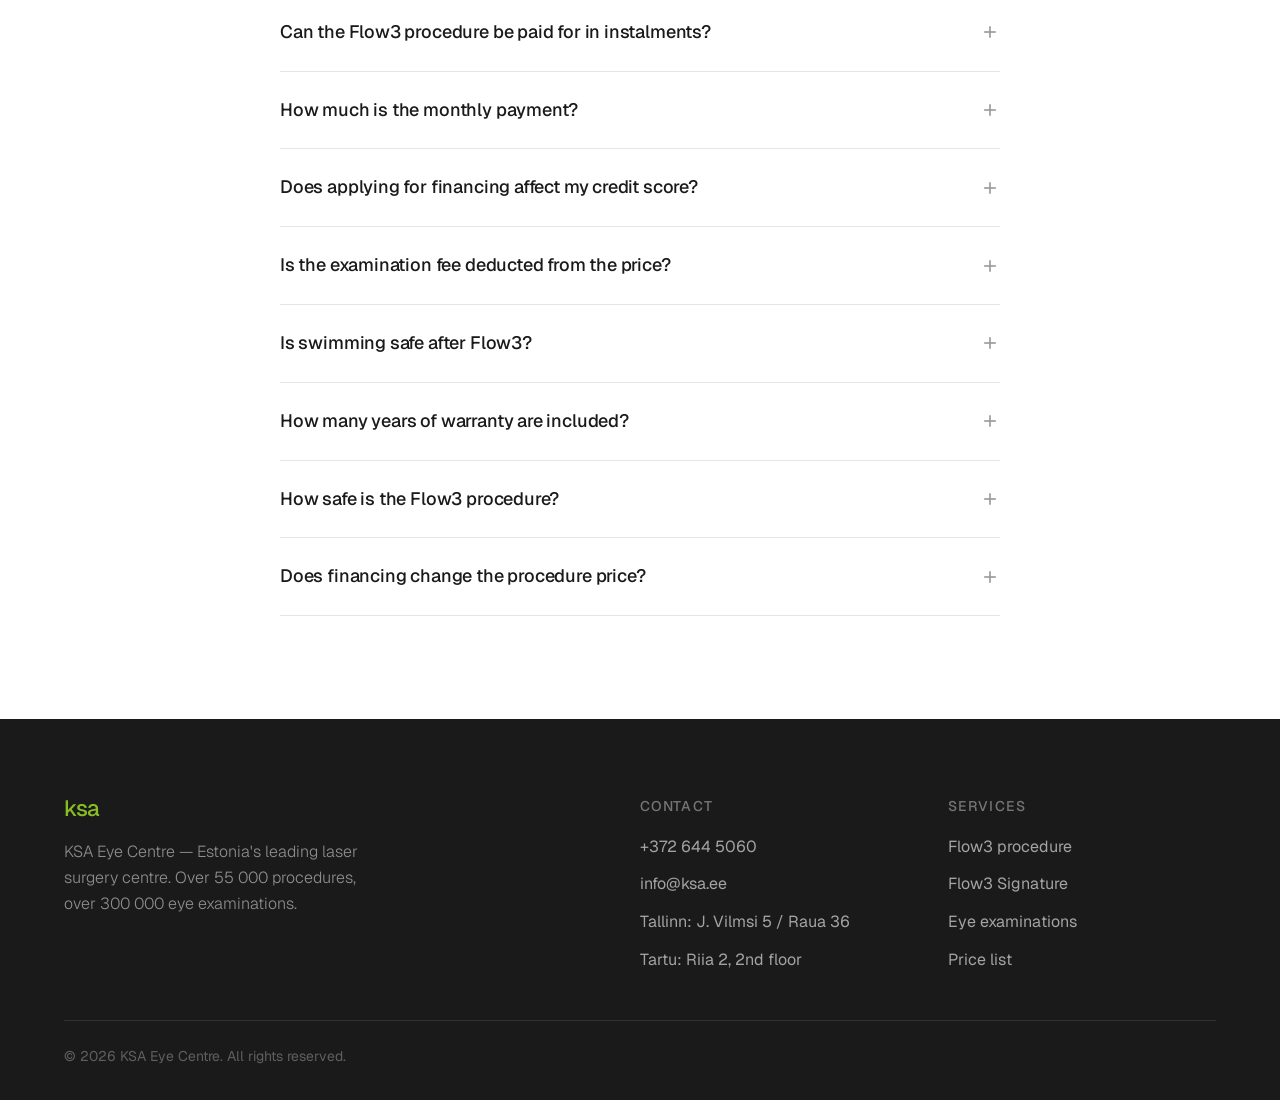
==== commit 0af71c0b: "Update kiirtest CTA: bonus code + save 50€ messaging" ====
--- a/en.html
+++ b/en.html
@@ -463,11 +463,11 @@
 
 <section class="kiirtest-cta" style="background:#f0f7ff;padding:48px 24px;text-align:center;margin:0;">
   <div style="max-width:640px;margin:0 auto;">
-    <p style="font-size:13px;text-transform:uppercase;letter-spacing:0.1em;color:#666;margin-bottom:12px;">First step</p>
-    <h2 style="font-size:clamp(1.5rem,3vw,2rem);font-weight:600;margin-bottom:16px;">Do your eyes qualify for Flow3?</h2>
-    <p style="font-size:1rem;color:#444;margin-bottom:28px;line-height:1.6;">Take our free 2-minute screening test and find out straight away. If you qualify, a full clinical assessment is just €19.</p>
-    <a href="https://kiirtest.ksa.ee" target="_blank" rel="noopener noreferrer" class="btn btn--primary" style="font-size:1.1rem;padding:16px 40px;" onclick="gtag('event','kiirtest_cta_click',{event_category:'Finance LP EN',event_label:'mid_page'})">Take the quick test →</a>
-    <p style="font-size:12px;color:#888;margin-top:12px;">Free · 2 minutes · instant result</p>
+    <p style="font-size:13px;text-transform:uppercase;letter-spacing:0.1em;color:#666;margin-bottom:12px;">Today's offer</p>
+    <h2 style="font-size:clamp(1.5rem,3vw,2rem);font-weight:600;margin-bottom:16px;">Save €50 — clinical assessment for €19</h2>
+    <p style="font-size:1rem;color:#444;margin-bottom:28px;line-height:1.6;">Take the free 2-minute screening test and find out if your eyes qualify for Flow3. If they do, book your full clinical assessment for just €19 — saving €50 on the standard price. Today's bonus code only.</p>
+    <a href="https://kiirtest.ksa.ee" target="_blank" rel="noopener noreferrer" class="btn btn--primary" style="font-size:1.1rem;padding:16px 40px;" onclick="gtag('event','kiirtest_cta_click',{event_category:'Finance LP EN',event_label:'mid_page_bonus'})">Take the quick test — claim your bonus →</a>
+    <p style="font-size:12px;color:#888;margin-top:12px;">Free · 2 minutes · today's bonus code only</p>
   </div>
 </section>
 
